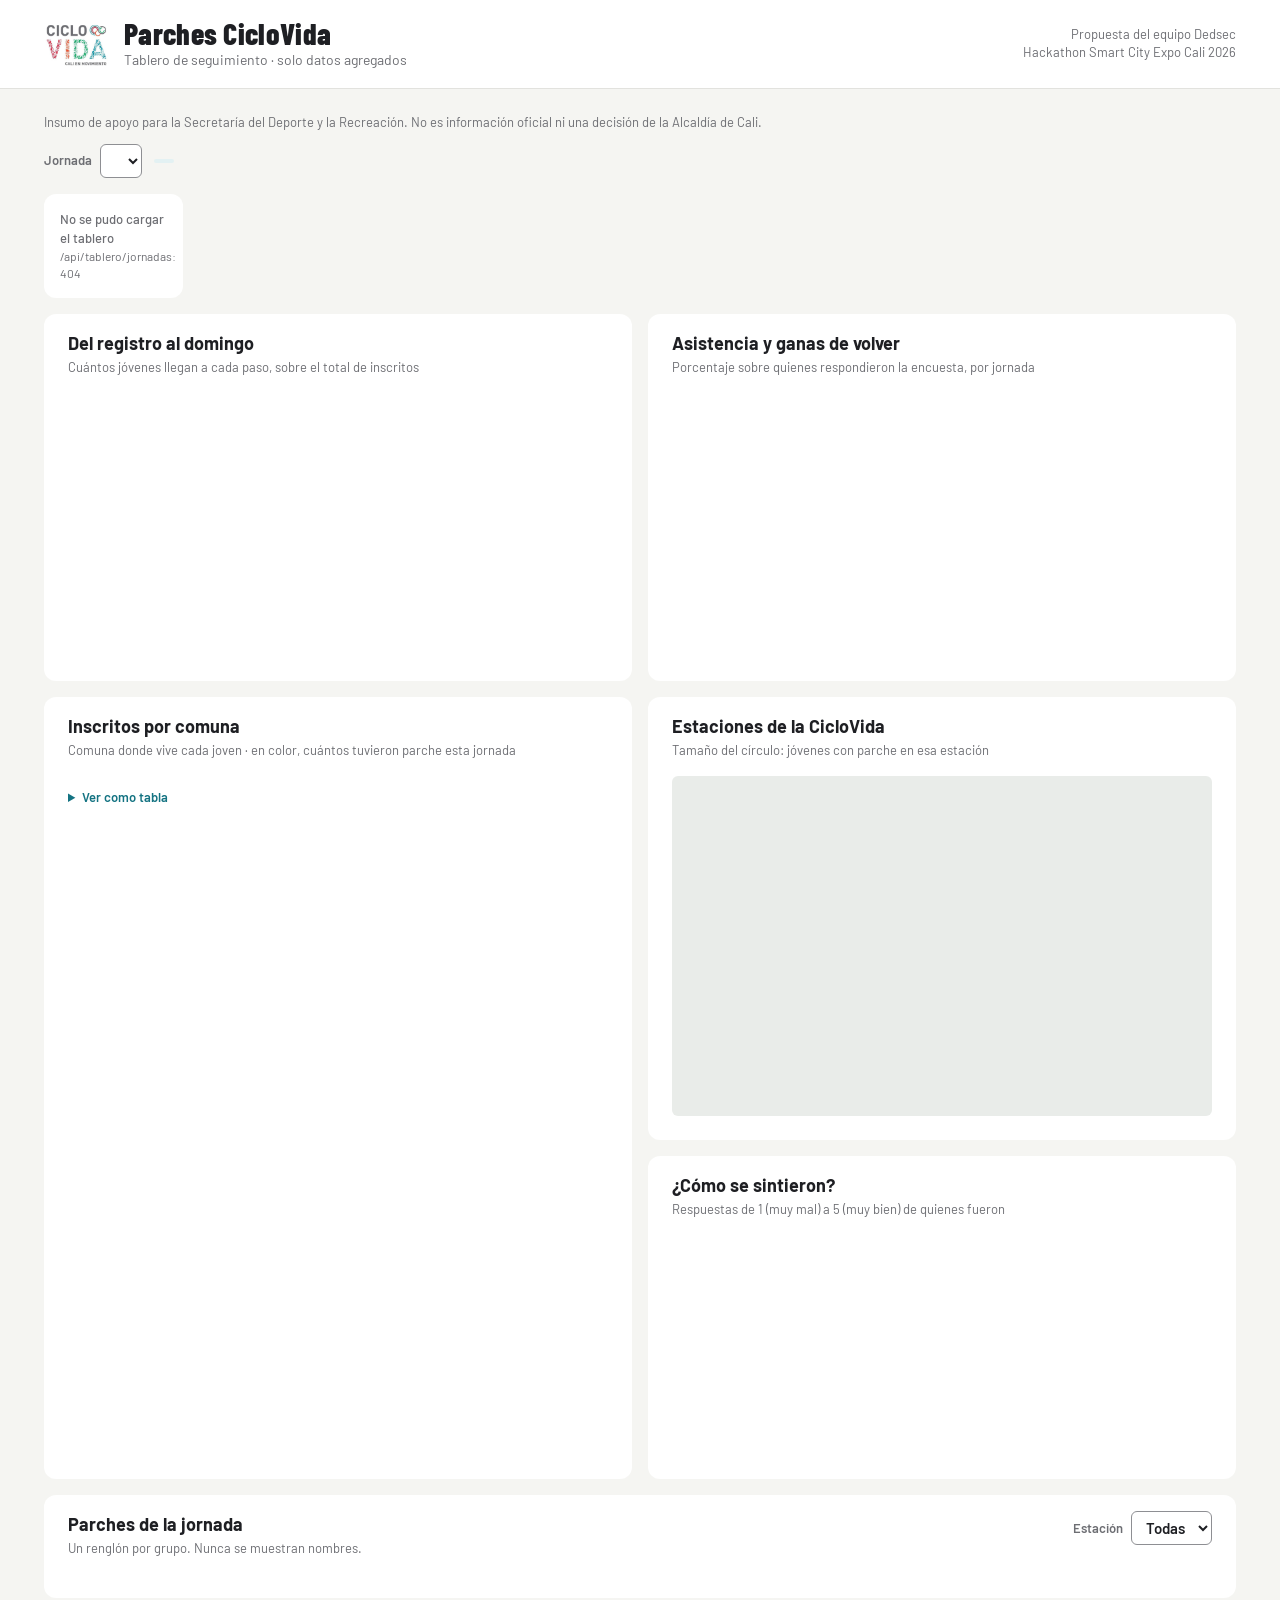
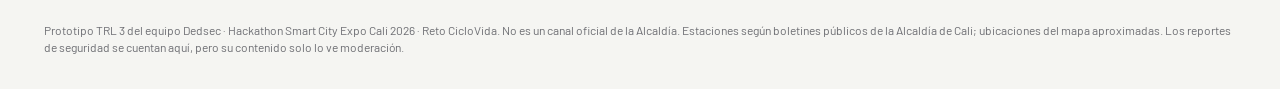
==== parches-ciclovida/backend/static/tablero/index.html @ 877c0345 "update" ====
<!doctype html>
<html lang="es">
<head>
  <meta charset="utf-8">
  <meta name="viewport" content="width=device-width, initial-scale=1">
  <title>Parches CicloVida · Tablero</title>
  <link rel="stylesheet" href="vendor/leaflet.css">
  <link rel="stylesheet" href="styles.css">
</head>
<body>
  <header class="top">
    <div class="top-in">
      <img class="logo-cv" src="img/ciclovida.png" alt="CicloVida, Cali en movimiento">
      <div class="titulo">
        <h1>Parches CicloVida</h1>
        <p>Tablero de seguimiento · solo datos agregados</p>
      </div>
      <p class="autoria">Propuesta del equipo Dedsec<br>Hackathon Smart City Expo Cali 2026</p>
    </div>
  </header>

  <main>
    <p class="insumo">Insumo de apoyo para la Secretaría del Deporte y la Recreación. No es información oficial ni una decisión de la Alcaldía de Cali.</p>
    <div id="aviso-sintetico" class="aviso" hidden>
      <strong>Datos sintéticos de demostración.</strong> Generados para probar el tablero; no son resultados de ningún piloto.
    </div>

    <div class="controles">
      <label>Jornada
        <select id="jornada"></select>
      </label>
      <span id="estado-jornada" class="chip"></span>
      <span class="spacer"></span>
      <span class="nota-privacidad" id="nota-privacidad"></span>
    </div>

    <section class="kpis" id="kpis" aria-label="Indicadores de la jornada"></section>

    <div class="grid">
      <section class="card">
        <h2>Del registro al domingo</h2>
        <p class="sub">Cuántos jóvenes llegan a cada paso, sobre el total de inscritos</p>
        <div id="embudo" class="barras"></div>
      </section>

      <section class="card">
        <h2>Asistencia y ganas de volver</h2>
        <p class="sub">Porcentaje sobre quienes respondieron la encuesta, por jornada</p>
        <div class="leyenda" id="leyenda-tendencia"></div>
        <div class="chart-box"><canvas id="tendencia" aria-label="Tendencia de asistencia y de quienes volverían" role="img"></canvas></div>
      </section>

      <section class="card card-alta">
        <h2>Inscritos por comuna</h2>
        <p class="sub">Comuna donde vive cada joven · en color, cuántos tuvieron parche esta jornada</p>
        <div id="comunas" class="barras barras-comuna"></div>
        <details class="tabla-alt">
          <summary>Ver como tabla</summary>
          <div id="tabla-comunas"></div>
        </details>
      </section>

      <section class="card">
        <h2>Estaciones de la CicloVida</h2>
        <p class="sub">Tamaño del círculo: jóvenes con parche en esa estación</p>
        <div id="mapa" class="mapa" role="img" aria-label="Mapa de estaciones con jóvenes emparejados"></div>
      </section>

      <section class="card">
        <h2>¿Cómo se sintieron?</h2>
        <p class="sub">Respuestas de 1 (muy mal) a 5 (muy bien) de quienes fueron</p>
        <div id="bienestar" class="columnas"></div>
      </section>

      <section class="card card-ancha">
        <div class="card-head">
          <div>
            <h2>Parches de la jornada</h2>
            <p class="sub">Un renglón por grupo. Nunca se muestran nombres.</p>
          </div>
          <label class="filtro">Estación
            <select id="filtro-tramo"><option value="">Todas</option></select>
          </label>
        </div>
        <div class="tabla-scroll"><table id="grupos"></table></div>
      </section>
    </div>
  </main>

  <footer class="pie">
    Prototipo TRL 3 del equipo Dedsec · Hackathon Smart City Expo Cali 2026 · Reto CicloVida. No es un canal oficial de la Alcaldía.
    Estaciones según boletines públicos de la Alcaldía de Cali; ubicaciones del mapa aproximadas.
    Los reportes de seguridad se cuentan aquí, pero su contenido solo lo ve moderación.
  </footer>

  <script src="vendor/chart.umd.min.js"></script>
  <script src="vendor/leaflet.js"></script>
  <script src="app.js"></script>
</body>
</html>
---- parches-ciclovida/backend/static/tablero/vendor/leaflet.css ----
/* required styles */

.leaflet-pane,
.leaflet-tile,
.leaflet-marker-icon,
.leaflet-marker-shadow,
.leaflet-tile-container,
.leaflet-pane > svg,
.leaflet-pane > canvas,
.leaflet-zoom-box,
.leaflet-image-layer,
.leaflet-layer {
	position: absolute;
	left: 0;
	top: 0;
	}
.leaflet-container {
	overflow: hidden;
	}
.leaflet-tile,
.leaflet-marker-icon,
.leaflet-marker-shadow {
	-webkit-user-select: none;
	   -moz-user-select: none;
	        user-select: none;
	  -webkit-user-drag: none;
	}
/* Prevents IE11 from highlighting tiles in blue */
.leaflet-tile::selection {
	background: transparent;
}
/* Safari renders non-retina tile on retina better with this, but Chrome is worse */
.leaflet-safari .leaflet-tile {
	image-rendering: -webkit-optimize-contrast;
	}
/* hack that prevents hw layers "stretching" when loading new tiles */
.leaflet-safari .leaflet-tile-container {
	width: 1600px;
	height: 1600px;
	-webkit-transform-origin: 0 0;
	}
.leaflet-marker-icon,
.leaflet-marker-shadow {
	display: block;
	}
/* .leaflet-container svg: reset svg max-width decleration shipped in Joomla! (joomla.org) 3.x */
/* .leaflet-container img: map is broken in FF if you have max-width: 100% on tiles */
.leaflet-container .leaflet-overlay-pane svg {
	max-width: none !important;
	max-height: none !important;
	}
.leaflet-container .leaflet-marker-pane img,
.leaflet-container .leaflet-shadow-pane img,
.leaflet-container .leaflet-tile-pane img,
.leaflet-container img.leaflet-image-layer,
.leaflet-container .leaflet-tile {
	max-width: none !important;
	max-height: none !important;
	width: auto;
	padding: 0;
	}

.leaflet-container img.leaflet-tile {
	/* See: https://bugs.chromium.org/p/chromium/issues/detail?id=600120 */
	mix-blend-mode: plus-lighter;
}

.leaflet-container.leaflet-touch-zoom {
	-ms-touch-action: pan-x pan-y;
	touch-action: pan-x pan-y;
	}
.leaflet-container.leaflet-touch-drag {
	-ms-touch-action: pinch-zoom;
	/* Fallback for FF which doesn't support pinch-zoom */
	touch-action: none;
	touch-action: pinch-zoom;
}
.leaflet-container.leaflet-touch-drag.leaflet-touch-zoom {
	-ms-touch-action: none;
	touch-action: none;
}
.leaflet-container {
	-webkit-tap-highlight-color: transparent;
}
.leaflet-container a {
	-webkit-tap-highlight-color: rgba(51, 181, 229, 0.4);
}
.leaflet-tile {
	filter: inherit;
	visibility: hidden;
	}
.leaflet-tile-loaded {
	visibility: inherit;
	}
.leaflet-zoom-box {
	width: 0;
	height: 0;
	-moz-box-sizing: border-box;
	     box-sizing: border-box;
	z-index: 800;
	}
/* workaround for https://bugzilla.mozilla.org/show_bug.cgi?id=888319 */
.leaflet-overlay-pane svg {
	-moz-user-select: none;
	}

.leaflet-pane         { z-index: 400; }

.leaflet-tile-pane    { z-index: 200; }
.leaflet-overlay-pane { z-index: 400; }
.leaflet-shadow-pane  { z-index: 500; }
.leaflet-marker-pane  { z-index: 600; }
.leaflet-tooltip-pane   { z-index: 650; }
.leaflet-popup-pane   { z-index: 700; }

.leaflet-map-pane canvas { z-index: 100; }
.leaflet-map-pane svg    { z-index: 200; }

.leaflet-vml-shape {
	width: 1px;
	height: 1px;
	}
.lvml {
	behavior: url(#default#VML);
	display: inline-block;
	position: absolute;
	}


/* control positioning */

.leaflet-control {
	position: relative;
	z-index: 800;
	pointer-events: visiblePainted; /* IE 9-10 doesn't have auto */
	pointer-events: auto;
	}
.leaflet-top,
.leaflet-bottom {
	position: absolute;
	z-index: 1000;
	pointer-events: none;
	}
.leaflet-top {
	top: 0;
	}
.leaflet-right {
	right: 0;
	}
.leaflet-bottom {
	bottom: 0;
	}
.leaflet-left {
	left: 0;
	}
.leaflet-control {
	float: left;
	clear: both;
	}
.leaflet-right .leaflet-control {
	float: right;
	}
.leaflet-top .leaflet-control {
	margin-top: 10px;
	}
.leaflet-bottom .leaflet-control {
	margin-bottom: 10px;
	}
.leaflet-left .leaflet-control {
	margin-left: 10px;
	}
.leaflet-right .leaflet-control {
	margin-right: 10px;
	}


/* zoom and fade animations */

.leaflet-fade-anim .leaflet-popup {
	opacity: 0;
	-webkit-transition: opacity 0.2s linear;
	   -moz-transition: opacity 0.2s linear;
	        transition: opacity 0.2s linear;
	}
.leaflet-fade-anim .leaflet-map-pane .leaflet-popup {
	opacity: 1;
	}
.leaflet-zoom-animated {
	-webkit-transform-origin: 0 0;
	    -ms-transform-origin: 0 0;
	        transform-origin: 0 0;
	}
svg.leaflet-zoom-animated {
	will-change: transform;
}

.leaflet-zoom-anim .leaflet-zoom-animated {
	-webkit-transition: -webkit-transform 0.25s cubic-bezier(0,0,0.25,1);
	   -moz-transition:    -moz-transform 0.25s cubic-bezier(0,0,0.25,1);
	        transition:         transform 0.25s cubic-bezier(0,0,0.25,1);
	}
.leaflet-zoom-anim .leaflet-tile,
.leaflet-pan-anim .leaflet-tile {
	-webkit-transition: none;
	   -moz-transition: none;
	        transition: none;
	}

.leaflet-zoom-anim .leaflet-zoom-hide {
	visibility: hidden;
	}


/* cursors */

.leaflet-interactive {
	cursor: pointer;
	}
.leaflet-grab {
	cursor: -webkit-grab;
	cursor:    -moz-grab;
	cursor:         grab;
	}
.leaflet-crosshair,
.leaflet-crosshair .leaflet-interactive {
	cursor: crosshair;
	}
.leaflet-popup-pane,
.leaflet-control {
	cursor: auto;
	}
.leaflet-dragging .leaflet-grab,
.leaflet-dragging .leaflet-grab .leaflet-interactive,
.leaflet-dragging .leaflet-marker-draggable {
	cursor: move;
	cursor: -webkit-grabbing;
	cursor:    -moz-grabbing;
	cursor:         grabbing;
	}

/* marker & overlays interactivity */
.leaflet-marker-icon,
.leaflet-marker-shadow,
.leaflet-image-layer,
.leaflet-pane > svg path,
.leaflet-tile-container {
	pointer-events: none;
	}

.leaflet-marker-icon.leaflet-interactive,
.leaflet-image-layer.leaflet-interactive,
.leaflet-pane > svg path.leaflet-interactive,
svg.leaflet-image-layer.leaflet-interactive path {
	pointer-events: visiblePainted; /* IE 9-10 doesn't have auto */
	pointer-events: auto;
	}

/* visual tweaks */

.leaflet-container {
	background: #ddd;
	outline-offset: 1px;
	}
.leaflet-container a {
	color: #0078A8;
	}
.leaflet-zoom-box {
	border: 2px dotted #38f;
	background: rgba(255,255,255,0.5);
	}


/* general typography */
.leaflet-container {
	font-family: "Helvetica Neue", Arial, Helvetica, sans-serif;
	font-size: 12px;
	font-size: 0.75rem;
	line-height: 1.5;
	}


/* general toolbar styles */

.leaflet-bar {
	box-shadow: 0 1px 5px rgba(0,0,0,0.65);
	border-radius: 4px;
	}
.leaflet-bar a {
	background-color: #fff;
	border-bottom: 1px solid #ccc;
	width: 26px;
	height: 26px;
	line-height: 26px;
	display: block;
	text-align: center;
	text-decoration: none;
	color: black;
	}
.leaflet-bar a,
.leaflet-control-layers-toggle {
	background-position: 50% 50%;
	background-repeat: no-repeat;
	display: block;
	}
.leaflet-bar a:hover,
.leaflet-bar a:focus {
	background-color: #f4f4f4;
	}
.leaflet-bar a:first-child {
	border-top-left-radius: 4px;
	border-top-right-radius: 4px;
	}
.leaflet-bar a:last-child {
	border-bottom-left-radius: 4px;
	border-bottom-right-radius: 4px;
	border-bottom: none;
	}
.leaflet-bar a.leaflet-disabled {
	cursor: default;
	background-color: #f4f4f4;
	color: #bbb;
	}

.leaflet-touch .leaflet-bar a {
	width: 30px;
	height: 30px;
	line-height: 30px;
	}
.leaflet-touch .leaflet-bar a:first-child {
	border-top-left-radius: 2px;
	border-top-right-radius: 2px;
	}
.leaflet-touch .leaflet-bar a:last-child {
	border-bottom-left-radius: 2px;
	border-bottom-right-radius: 2px;
	}

/* zoom control */

.leaflet-control-zoom-in,
.leaflet-control-zoom-out {
	font: bold 18px 'Lucida Console', Monaco, monospace;
	text-indent: 1px;
	}

.leaflet-touch .leaflet-control-zoom-in, .leaflet-touch .leaflet-control-zoom-out  {
	font-size: 22px;
	}


/* layers control */

.leaflet-control-layers {
	box-shadow: 0 1px 5px rgba(0,0,0,0.4);
	background: #fff;
	border-radius: 5px;
	}
.leaflet-control-layers-toggle {
	background-image: url(images/layers.png);
	width: 36px;
	height: 36px;
	}
.leaflet-retina .leaflet-control-layers-toggle {
	background-image: url(images/layers-2x.png);
	background-size: 26px 26px;
	}
.leaflet-touch .leaflet-control-layers-toggle {
	width: 44px;
	height: 44px;
	}
.leaflet-control-layers .leaflet-control-layers-list,
.leaflet-control-layers-expanded .leaflet-control-layers-toggle {
	display: none;
	}
.leaflet-control-layers-expanded .leaflet-control-layers-list {
	display: block;
	position: relative;
	}
.leaflet-control-layers-expanded {
	padding: 6px 10px 6px 6px;
	color: #333;
	background: #fff;
	}
.leaflet-control-layers-scrollbar {
	overflow-y: scroll;
	overflow-x: hidden;
	padding-right: 5px;
	}
.leaflet-control-layers-selector {
	margin-top: 2px;
	position: relative;
	top: 1px;
	}
.leaflet-control-layers label {
	display: block;
	font-size: 13px;
	font-size: 1.08333em;
	}
.leaflet-control-layers-separator {
	height: 0;
	border-top: 1px solid #ddd;
	margin: 5px -10px 5px -6px;
	}

/* Default icon URLs */
.leaflet-default-icon-path { /* used only in path-guessing heuristic, see L.Icon.Default */
	background-image: url(images/marker-icon.png);
	}


/* attribution and scale controls */

.leaflet-container .leaflet-control-attribution {
	background: #fff;
	background: rgba(255, 255, 255, 0.8);
	margin: 0;
	}
.leaflet-control-attribution,
.leaflet-control-scale-line {
	padding: 0 5px;
	color: #333;
	line-height: 1.4;
	}
.leaflet-control-attribution a {
	text-decoration: none;
	}
.leaflet-control-attribution a:hover,
.leaflet-control-attribution a:focus {
	text-decoration: underline;
	}
.leaflet-attribution-flag {
	display: inline !important;
	vertical-align: baseline !important;
	width: 1em;
	height: 0.6669em;
	}
.leaflet-left .leaflet-control-scale {
	margin-left: 5px;
	}
.leaflet-bottom .leaflet-control-scale {
	margin-bottom: 5px;
	}
.leaflet-control-scale-line {
	border: 2px solid #777;
	border-top: none;
	line-height: 1.1;
	padding: 2px 5px 1px;
	white-space: nowrap;
	-moz-box-sizing: border-box;
	     box-sizing: border-box;
	background: rgba(255, 255, 255, 0.8);
	text-shadow: 1px 1px #fff;
	}
.leaflet-control-scale-line:not(:first-child) {
	border-top: 2px solid #777;
	border-bottom: none;
	margin-top: -2px;
	}
.leaflet-control-scale-line:not(:first-child):not(:last-child) {
	border-bottom: 2px solid #777;
	}

.leaflet-touch .leaflet-control-attribution,
.leaflet-touch .leaflet-control-layers,
.leaflet-touch .leaflet-bar {
	box-shadow: none;
	}
.leaflet-touch .leaflet-control-layers,
.leaflet-touch .leaflet-bar {
	border: 2px solid rgba(0,0,0,0.2);
	background-clip: padding-box;
	}


/* popup */

.leaflet-popup {
	position: absolute;
	text-align: center;
	margin-bottom: 20px;
	}
.leaflet-popup-content-wrapper {
	padding: 1px;
	text-align: left;
	border-radius: 12px;
	}
.leaflet-popup-content {
	margin: 13px 24px 13px 20px;
	line-height: 1.3;
	font-size: 13px;
	font-size: 1.08333em;
	min-height: 1px;
	}
.leaflet-popup-content p {
	margin: 17px 0;
	margin: 1.3em 0;
	}
.leaflet-popup-tip-container {
	width: 40px;
	height: 20px;
	position: absolute;
	left: 50%;
	margin-top: -1px;
	margin-left: -20px;
	overflow: hidden;
	pointer-events: none;
	}
.leaflet-popup-tip {
	width: 17px;
	height: 17px;
	padding: 1px;

	margin: -10px auto 0;
	pointer-events: auto;

	-webkit-transform: rotate(45deg);
	   -moz-transform: rotate(45deg);
	    -ms-transform: rotate(45deg);
	        transform: rotate(45deg);
	}
.leaflet-popup-content-wrapper,
.leaflet-popup-tip {
	background: white;
	color: #333;
	box-shadow: 0 3px 14px rgba(0,0,0,0.4);
	}
.leaflet-container a.leaflet-popup-close-button {
	position: absolute;
	top: 0;
	right: 0;
	border: none;
	text-align: center;
	width: 24px;
	height: 24px;
	font: 16px/24px Tahoma, Verdana, sans-serif;
	color: #757575;
	text-decoration: none;
	background: transparent;
	}
.leaflet-container a.leaflet-popup-close-button:hover,
.leaflet-container a.leaflet-popup-close-button:focus {
	color: #585858;
	}
.leaflet-popup-scrolled {
	overflow: auto;
	}

.leaflet-oldie .leaflet-popup-content-wrapper {
	-ms-zoom: 1;
	}
.leaflet-oldie .leaflet-popup-tip {
	width: 24px;
	margin: 0 auto;

	-ms-filter: "progid:DXImageTransform.Microsoft.Matrix(M11=0.70710678, M12=0.70710678, M21=-0.70710678, M22=0.70710678)";
	filter: progid:DXImageTransform.Microsoft.Matrix(M11=0.70710678, M12=0.70710678, M21=-0.70710678, M22=0.70710678);
	}

.leaflet-oldie .leaflet-control-zoom,
.leaflet-oldie .leaflet-control-layers,
.leaflet-oldie .leaflet-popup-content-wrapper,
.leaflet-oldie .leaflet-popup-tip {
	border: 1px solid #999;
	}


/* div icon */

.leaflet-div-icon {
	background: #fff;
	border: 1px solid #666;
	}


/* Tooltip */
/* Base styles for the element that has a tooltip */
.leaflet-tooltip {
	position: absolute;
	padding: 6px;
	background-color: #fff;
	border: 1px solid #fff;
	border-radius: 3px;
	color: #222;
	white-space: nowrap;
	-webkit-user-select: none;
	-moz-user-select: none;
	-ms-user-select: none;
	user-select: none;
	pointer-events: none;
	box-shadow: 0 1px 3px rgba(0,0,0,0.4);
	}
.leaflet-tooltip.leaflet-interactive {
	cursor: pointer;
	pointer-events: auto;
	}
.leaflet-tooltip-top:before,
.leaflet-tooltip-bottom:before,
.leaflet-tooltip-left:before,
.leaflet-tooltip-right:before {
	position: absolute;
	pointer-events: none;
	border: 6px solid transparent;
	background: transparent;
	content: "";
	}

/* Directions */

.leaflet-tooltip-bottom {
	margin-top: 6px;
}
.leaflet-tooltip-top {
	margin-top: -6px;
}
.leaflet-tooltip-bottom:before,
.leaflet-tooltip-top:before {
	left: 50%;
	margin-left: -6px;
	}
.leaflet-tooltip-top:before {
	bottom: 0;
	margin-bottom: -12px;
	border-top-color: #fff;
	}
.leaflet-tooltip-bottom:before {
	top: 0;
	margin-top: -12px;
	margin-left: -6px;
	border-bottom-color: #fff;
	}
.leaflet-tooltip-left {
	margin-left: -6px;
}
.leaflet-tooltip-right {
	margin-left: 6px;
}
.leaflet-tooltip-left:before,
.leaflet-tooltip-right:before {
	top: 50%;
	margin-top: -6px;
	}
.leaflet-tooltip-left:before {
	right: 0;
	margin-right: -12px;
	border-left-color: #fff;
	}
.leaflet-tooltip-right:before {
	left: 0;
	margin-left: -12px;
	border-right-color: #fff;
	}

/* Printing */

@media print {
	/* Prevent printers from removing background-images of controls. */
	.leaflet-control {
		-webkit-print-color-adjust: exact;
		print-color-adjust: exact;
		}
	}
---- parches-ciclovida/backend/static/tablero/styles.css ----
@font-face { font-family: "Barlow"; src: url(fonts/Barlow-Regular.ttf); font-weight: 400; }
@font-face { font-family: "Barlow"; src: url(fonts/Barlow-Medium.ttf); font-weight: 500; }
@font-face { font-family: "Barlow"; src: url(fonts/Barlow-SemiBold.ttf); font-weight: 600; }
@font-face { font-family: "Barlow"; src: url(fonts/Barlow-Bold.ttf); font-weight: 700; }
@font-face { font-family: "Barlow Condensed"; src: url(fonts/BarlowCondensed-Bold.ttf); font-weight: 700; }
@font-face { font-family: "Barlow Condensed"; src: url(fonts/BarlowCondensed-ExtraBold.ttf); font-weight: 800; }

/* Tokens del design system Parches CicloVida */
:root {
  --surface: #f5f5f2;
  --surface-raised: #ffffff;
  --line: #e2e2de;
  --line-strong: #8e8f93;
  --ink: #1e1f23;
  --ink-muted: #6d6e73;
  --cv-rojo: #c62946;
  --cv-coral: #da5941;
  --cv-verde: #179e63;
  --cv-teal: #178799;
  --verde-ink: #11764a;
  --teal-ink: #147382;
  --teal-soft: #e3f1f3;
  --coral-soft: #fbebe8;
  --data-1: #00879f;
  --data-2: #da5941;
  --data-track: #e8eeef;
  --radius-sm: 6px;
  --radius-md: 12px;
  --radius-lg: 20px;
  --space-1: 4px; --space-2: 8px; --space-3: 12px; --space-4: 16px; --space-6: 24px; --space-8: 32px;
  --font-sans: "Barlow", system-ui, sans-serif;
  --font-display: "Barlow Condensed", "Barlow", system-ui, sans-serif;
}

* { box-sizing: border-box; }
body { margin: 0; background: var(--surface); color: var(--ink); font-family: var(--font-sans); font-size: 15px; line-height: 1.45; }
h1, h2 { margin: 0; }

.top { background: var(--surface-raised); border-bottom: 1px solid var(--line); }
.top-in { max-width: 1240px; margin: 0 auto; padding: var(--space-3) var(--space-6); display: flex; align-items: center; gap: var(--space-4); }
.logo-cv { height: 64px; width: 64px; object-fit: cover; }
.autoria { margin: 0 0 0 auto; text-align: right; font-size: 13px; color: var(--ink-muted); line-height: 1.35; }
.insumo { margin: 0 0 var(--space-3); font-size: 13px; color: var(--ink-muted); }
.titulo h1 { font-family: var(--font-display); font-weight: 800; font-size: 30px; line-height: 1; letter-spacing: .01em; }
.titulo p { margin: 2px 0 0; color: var(--ink-muted); font-size: 14px; }

main { max-width: 1240px; margin: 0 auto; padding: var(--space-6); }
.aviso { background: var(--coral-soft); color: #7a2616; border-radius: var(--radius-md); padding: var(--space-3) var(--space-4); margin-bottom: var(--space-4); }
.controles { display: flex; align-items: center; gap: var(--space-3); flex-wrap: wrap; margin-bottom: var(--space-4); }
.controles label, .filtro { font-size: 13px; font-weight: 600; color: var(--ink-muted); display: flex; align-items: center; gap: var(--space-2); }
select { font: inherit; font-size: 15px; color: var(--ink); padding: 6px 10px; border: 1px solid var(--line-strong); border-radius: var(--radius-sm); background: var(--surface-raised); }
select:focus-visible { outline: 2px solid var(--teal-ink); outline-offset: 2px; }
.chip { font-size: 13px; font-weight: 600; padding: 2px 10px; border-radius: 999px; background: var(--teal-soft); color: var(--teal-ink); }
.spacer { flex: 1; }
.nota-privacidad { font-size: 13px; color: var(--ink-muted); }

.kpis { display: grid; grid-template-columns: repeat(8, minmax(0, 1fr)); gap: var(--space-3); margin-bottom: var(--space-4); }
.kpi { background: var(--surface-raised); border-radius: var(--radius-md); padding: var(--space-4); }
.kpi .lbl { font-size: 13px; color: var(--ink-muted); font-weight: 500; }
.kpi .val { font-size: 32px; font-weight: 600; line-height: 1.15; margin-top: 2px; white-space: nowrap; }
.kpi .det { font-size: 12px; color: var(--ink-muted); }
.kpi.hero { grid-column: span 2; }
.kpi.hero .val { font-size: 52px; }

.grid { display: grid; grid-template-columns: repeat(2, minmax(0, 1fr)); gap: var(--space-4); }
.card { background: var(--surface-raised); border-radius: var(--radius-md); padding: var(--space-4) var(--space-6) var(--space-6); min-width: 0; }
.card-ancha { grid-column: 1 / -1; }
.card-alta { grid-row: span 2; }
.card-alta .barras-comuna { max-height: 560px; }
.card h2 { font-size: 18px; font-weight: 700; }
.card .sub { margin: 2px 0 var(--space-4); color: var(--ink-muted); font-size: 13px; }
.card-head { display: flex; justify-content: space-between; align-items: flex-start; gap: var(--space-4); flex-wrap: wrap; }

/* barras horizontales en HTML: etiqueta · pista · valor */
.barras { display: grid; gap: 6px; }
.fila { display: grid; grid-template-columns: 96px 1fr 64px; align-items: center; gap: var(--space-2); font-size: 13px; }
.fila .nom { color: var(--ink); white-space: nowrap; overflow: hidden; text-overflow: ellipsis; }
.pista { position: relative; height: 16px; }
.pista .fill { position: absolute; left: 0; top: 0; bottom: 0; background: var(--data-1); border-radius: 0 4px 4px 0; max-width: 100%; }
.pista .fill.base { background: var(--data-track); }
.fila .num { font-variant-numeric: tabular-nums; color: var(--ink); text-align: right; }
.fila .num small { color: var(--ink-muted); }
.fila.suprimida .num { color: var(--ink-muted); }
.fila:hover .fill:not(.base) { filter: brightness(.9); }
.barras-comuna { max-height: 420px; overflow-y: auto; padding-right: 4px; }

.leyenda { display: flex; gap: var(--space-4); font-size: 13px; color: var(--ink); margin: -4px 0 var(--space-2); }
.leyenda i { display: inline-block; width: 14px; height: 3px; border-radius: 2px; vertical-align: middle; margin-right: 6px; }
.chart-box { position: relative; height: 260px; }

.mapa { height: 340px; border-radius: var(--radius-sm); background: #e9ece9; }
.leaflet-container { font-family: var(--font-sans); }

.columnas { display: grid; grid-template-columns: repeat(5, 1fr); gap: var(--space-3); align-items: end; height: 220px; }
.col { display: flex; flex-direction: column; align-items: center; justify-content: flex-end; height: 100%; gap: 4px; }
.col .barra { width: 24px; background: var(--data-1); border-radius: 4px 4px 0 0; min-height: 2px; }
.col .v { font-size: 13px; font-variant-numeric: tabular-nums; }
.col .e { font-size: 13px; color: var(--ink-muted); text-align: center; line-height: 1.2; }
.col .e b { display: block; color: var(--ink); font-size: 15px; }

.tabla-scroll { overflow: auto; max-height: 520px; }
.tabla-scroll thead th { position: sticky; top: 0; background: var(--surface-raised); z-index: 1; }
table { width: 100%; border-collapse: collapse; font-size: 14px; }
th { text-align: left; font-weight: 600; font-size: 12px; color: var(--ink-muted); padding: 6px 8px; border-bottom: 1px solid var(--line); white-space: nowrap; }
td { padding: 7px 8px; border-bottom: 1px solid var(--line); white-space: nowrap; }
td.n, th.n { text-align: right; font-variant-numeric: tabular-nums; }
tbody tr:hover { background: var(--surface); }
.tag { font-size: 12px; padding: 1px 8px; border-radius: 999px; background: var(--surface); color: var(--ink-muted); }
.tag.armado { background: var(--teal-soft); color: var(--teal-ink); }
.guion { color: var(--ink-muted); }

.tabla-alt { margin-top: var(--space-3); font-size: 13px; }
.tabla-alt summary { cursor: pointer; color: var(--teal-ink); font-weight: 600; }

.pie { max-width: 1240px; margin: 0 auto; padding: 0 var(--space-6) var(--space-8); font-size: 12px; color: var(--ink-muted); }

@media (max-width: 1100px) {
  .kpis { grid-template-columns: repeat(4, minmax(0, 1fr)); }
}
@media (max-width: 860px) {
  .kpis { grid-template-columns: repeat(2, minmax(0, 1fr)); }
  .grid { grid-template-columns: 1fr; }
  .card-alta { grid-row: auto; }
  .kpi.hero { grid-column: 1 / -1; }
  .top-in { padding: var(--space-3) var(--space-4); }
  main { padding: var(--space-4); }
  .autoria { display: none; }
  .titulo h1 { font-size: 24px; }
  .titulo p { display: none; }
}
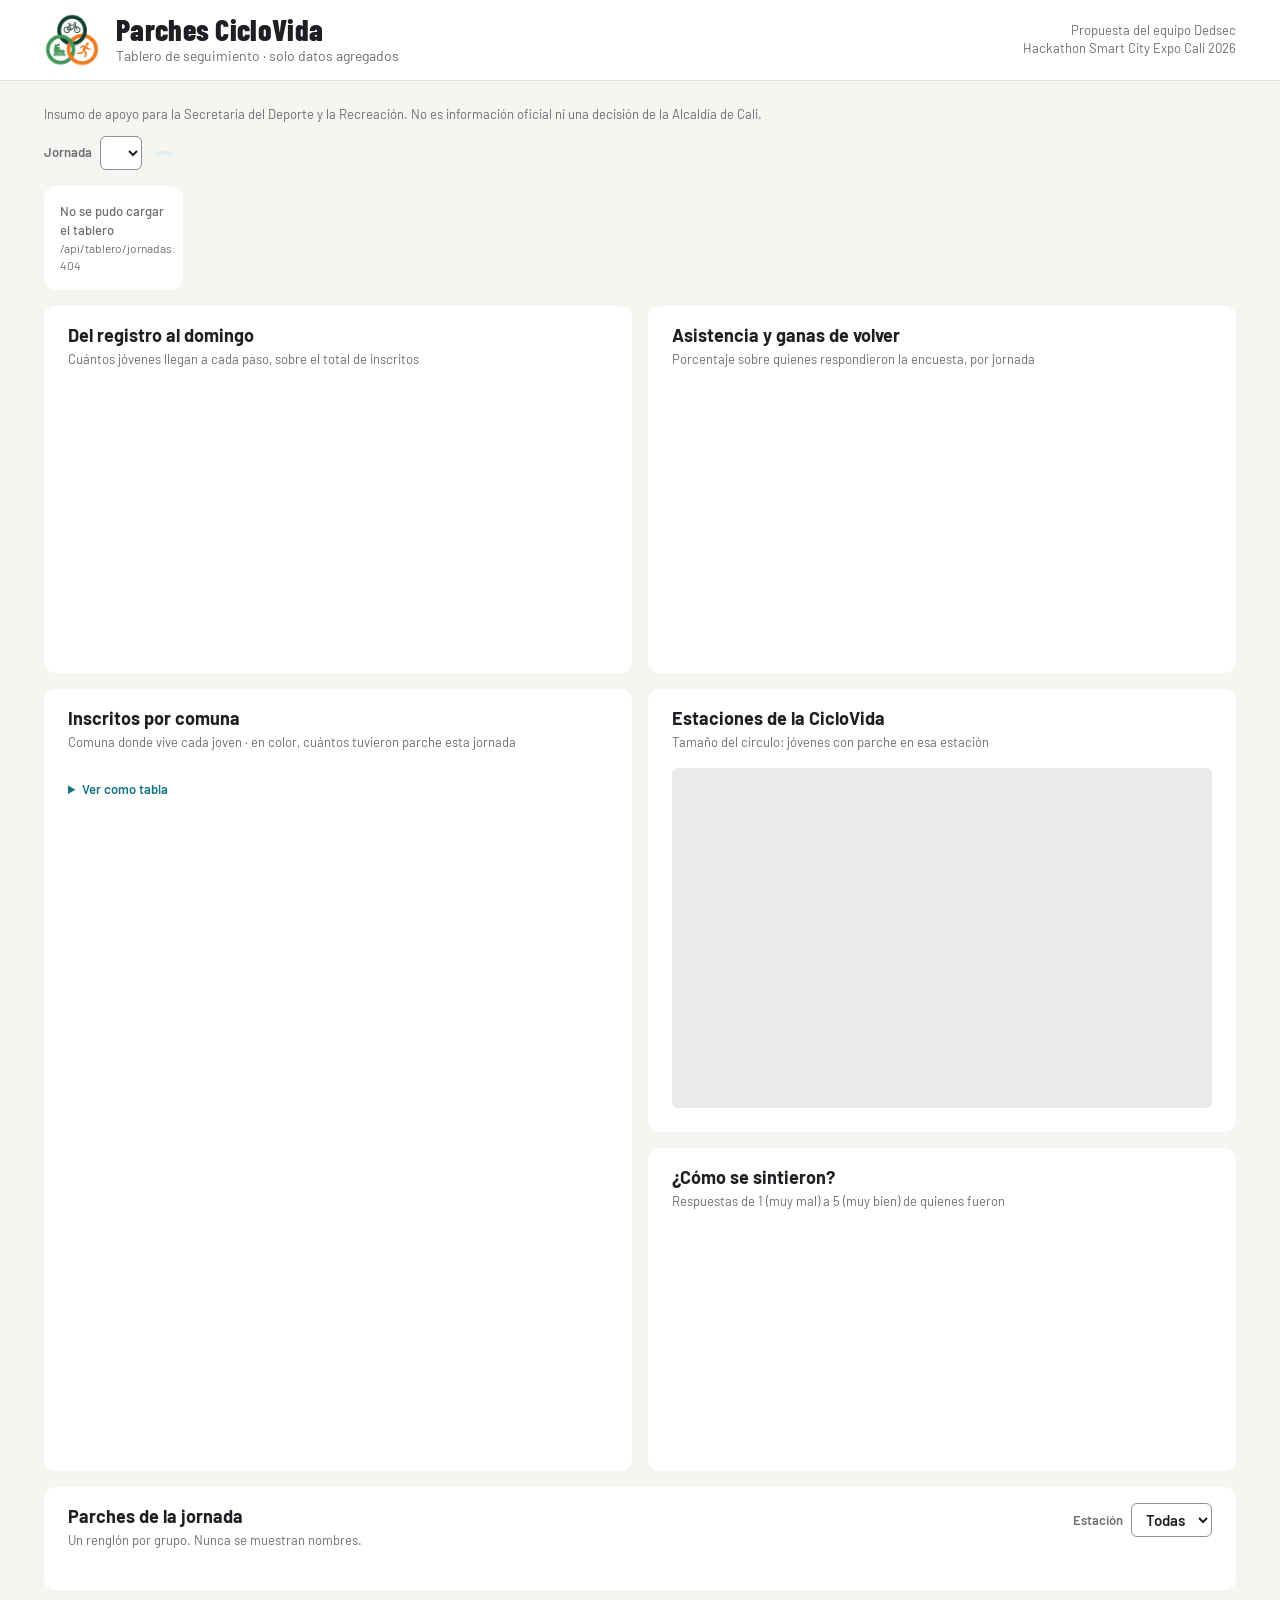
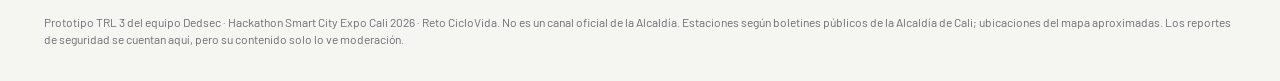
==== commit 76e29706: "logo" ====
--- a/parches-ciclovida/backend/static/tablero/index.html
+++ b/parches-ciclovida/backend/static/tablero/index.html
@@ -4,13 +4,14 @@
   <meta charset="utf-8">
   <meta name="viewport" content="width=device-width, initial-scale=1">
   <title>Parches CicloVida · Tablero</title>
+  <link rel="icon" type="image/png" href="img/parche-icono.png">
   <link rel="stylesheet" href="vendor/leaflet.css">
   <link rel="stylesheet" href="styles.css">
 </head>
 <body>
   <header class="top">
     <div class="top-in">
-      <img class="logo-cv" src="img/ciclovida.png" alt="CicloVida, Cali en movimiento">
+      <img class="logo-cv" src="img/parche-icono.png" alt="">
       <div class="titulo">
         <h1>Parches CicloVida</h1>
         <p>Tablero de seguimiento · solo datos agregados</p>
--- a/parches-ciclovida/backend/static/tablero/styles.css
+++ b/parches-ciclovida/backend/static/tablero/styles.css
@@ -38,7 +38,7 @@
 
 .top { background: var(--surface-raised); border-bottom: 1px solid var(--line); }
 .top-in { max-width: 1240px; margin: 0 auto; padding: var(--space-3) var(--space-6); display: flex; align-items: center; gap: var(--space-4); }
-.logo-cv { height: 64px; width: 64px; object-fit: cover; }
+.logo-cv { height: 56px; width: 56px; object-fit: contain; flex-shrink: 0; }
 .autoria { margin: 0 0 0 auto; text-align: right; font-size: 13px; color: var(--ink-muted); line-height: 1.35; }
 .insumo { margin: 0 0 var(--space-3); font-size: 13px; color: var(--ink-muted); }
 .titulo h1 { font-family: var(--font-display); font-weight: 800; font-size: 30px; line-height: 1; letter-spacing: .01em; }
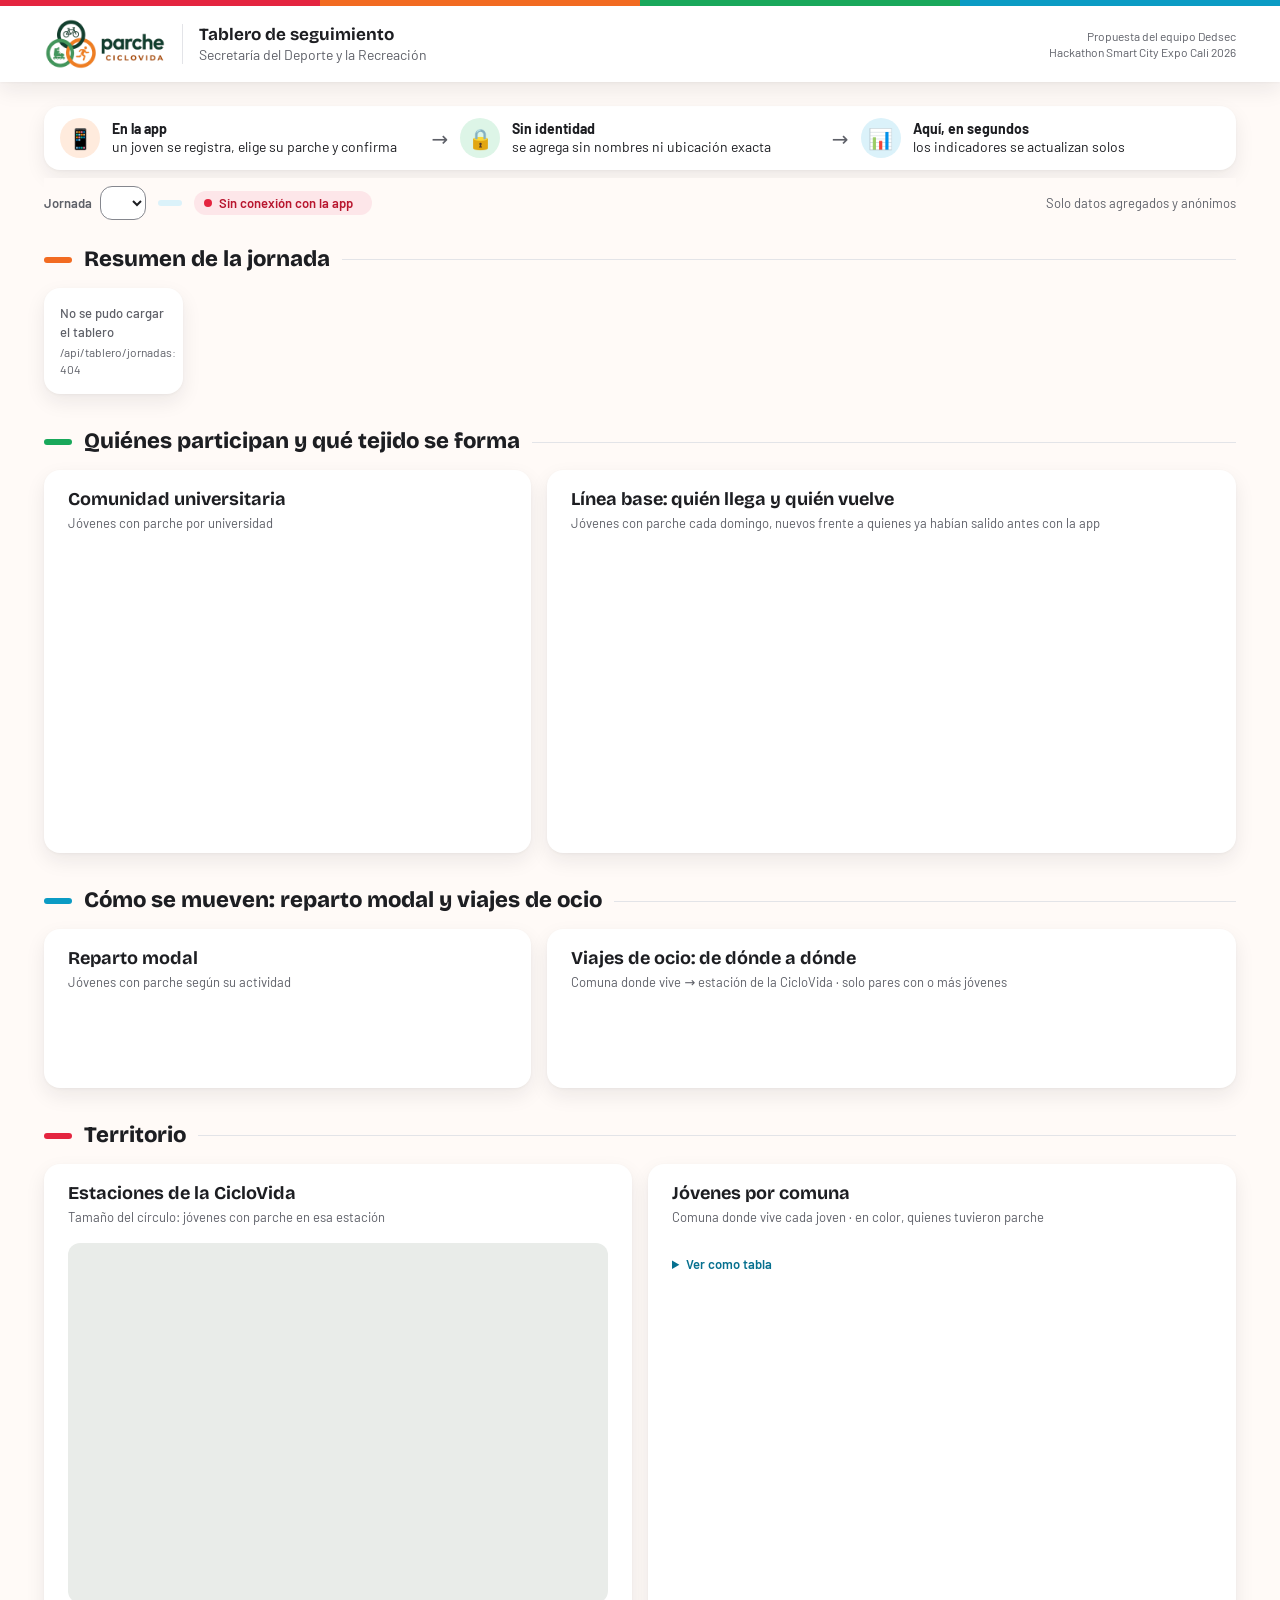
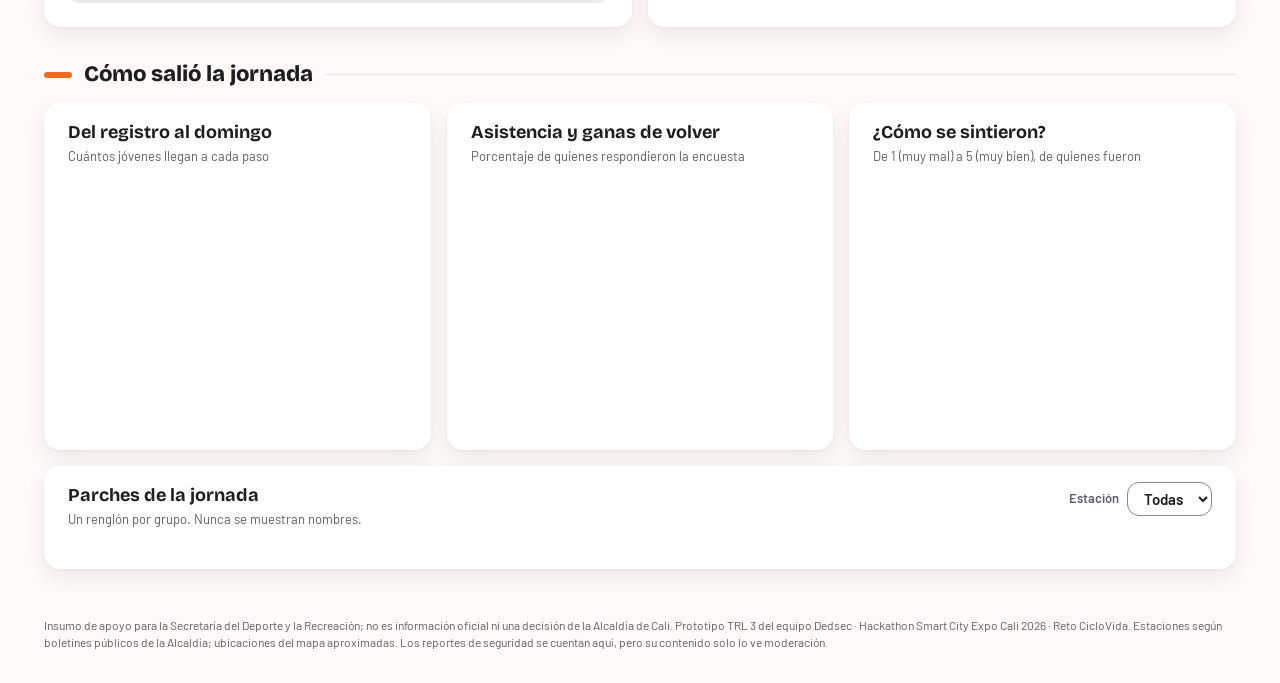
==== commit 0863d761: "mejoras" ====
--- a/parches-ciclovida/backend/static/tablero/index.html
+++ b/parches-ciclovida/backend/static/tablero/index.html
@@ -5,25 +5,39 @@
   <meta name="viewport" content="width=device-width, initial-scale=1">
   <title>Parches CicloVida · Tablero</title>
   <link rel="icon" type="image/png" href="img/parche-icono.png">
+  <meta name="theme-color" content="#ffffff">
   <link rel="stylesheet" href="vendor/leaflet.css">
   <link rel="stylesheet" href="styles.css">
 </head>
 <body>
   <header class="top">
+    <div class="franja-marca" aria-hidden="true"><i></i><i></i><i></i><i></i></div>
     <div class="top-in">
-      <img class="logo-cv" src="img/parche-icono.png" alt="">
-      <div class="titulo">
-        <h1>Parches CicloVida</h1>
-        <p>Tablero de seguimiento · solo datos agregados</p>
+      <img class="logo-cv" src="img/parche-logo.png" alt="Parches CicloVida">
+      <div class="rotulo-top">
+        <b>Tablero de seguimiento</b>
+        Secretaría del Deporte y la Recreación
       </div>
-      <p class="autoria">Propuesta del equipo Dedsec<br>Hackathon Smart City Expo Cali 2026</p>
+      <div class="top-acciones">
+        <p class="autoria">Propuesta del equipo Dedsec<br>Hackathon Smart City Expo Cali 2026</p>
+        <a class="btn-app" id="abrir-app" href="#" target="_blank" rel="noopener" hidden>📱 Abrir la app</a>
+      </div>
     </div>
   </header>
 
   <main>
-    <p class="insumo">Insumo de apoyo para la Secretaría del Deporte y la Recreación. No es información oficial ni una decisión de la Alcaldía de Cali.</p>
+    <section class="contexto" id="contexto" hidden aria-label="El problema y el valor público"></section>
+
     <div id="aviso-sintetico" class="aviso" hidden>
-      <strong>Datos sintéticos de demostración.</strong> Generados para probar el tablero; no son resultados de ningún piloto.
+      <b>Datos sintéticos de demostración.</b> Se generaron para probar el tablero y mostrar cómo se vería con un piloto; no son resultados reales.
+    </div>
+
+    <div class="flujo" aria-label="Cómo llegan los datos de la app al tablero">
+      <div class="paso"><i>📱</i><span><b>En la app</b>un joven se registra, elige su parche y confirma</span></div>
+      <span class="flecha" aria-hidden="true">→</span>
+      <div class="paso"><i>🔒</i><span><b>Sin identidad</b>se agrega sin nombres ni ubicación exacta</span></div>
+      <span class="flecha" aria-hidden="true">→</span>
+      <div class="paso"><i>📊</i><span><b>Aquí, en segundos</b>los indicadores se actualizan solos</span></div>
     </div>
 
     <div class="controles">
@@ -31,52 +45,96 @@
         <select id="jornada"></select>
       </label>
       <span id="estado-jornada" class="chip"></span>
+      <span class="vivo" id="vivo" title="El tablero consulta los datos de la app cada pocos segundos"><i></i>En vivo <small id="vivo-hora"></small></span>
       <span class="spacer"></span>
-      <span class="nota-privacidad" id="nota-privacidad"></span>
+      <span class="solo-agregados">Solo datos agregados y anónimos</span>
     </div>
 
+    <h2 class="seccion s1">Resumen de la jornada</h2>
     <section class="kpis" id="kpis" aria-label="Indicadores de la jornada"></section>
 
+    <section class="lecturas" id="card-lecturas" hidden>
+      <h2>Qué le dice esto a la Secretaría</h2>
+      <ol id="lecturas"></ol>
+    </section>
+
+    <h2 class="seccion s2">Quiénes participan y qué tejido se forma</h2>
     <div class="grid">
-      <section class="card">
-        <h2>Del registro al domingo</h2>
-        <p class="sub">Cuántos jóvenes llegan a cada paso, sobre el total de inscritos</p>
-        <div id="embudo" class="barras"></div>
+      <section class="card c5">
+        <h3>Comunidad universitaria</h3>
+        <p class="sub">Jóvenes con parche por universidad</p>
+        <div id="unis" class="barras"></div>
+        <div class="mini" id="tejido"></div>
       </section>
 
-      <section class="card">
-        <h2>Asistencia y ganas de volver</h2>
-        <p class="sub">Porcentaje sobre quienes respondieron la encuesta, por jornada</p>
-        <div class="leyenda" id="leyenda-tendencia"></div>
-        <div class="chart-box"><canvas id="tendencia" aria-label="Tendencia de asistencia y de quienes volverían" role="img"></canvas></div>
+      <section class="card c7">
+        <h3>Línea base: quién llega y quién vuelve</h3>
+        <p class="sub">Jóvenes con parche cada domingo, nuevos frente a quienes ya habían salido antes con la app</p>
+        <div class="chart-box"><canvas id="base" role="img" aria-label="Jóvenes con parche por domingo: nuevos y recurrentes"></canvas></div>
+      </section>
+    </div>
+
+    <h2 class="seccion s3">Cómo se mueven: reparto modal y viajes de ocio</h2>
+    <div class="grid">
+      <section class="card c5">
+        <h3>Reparto modal</h3>
+        <p class="sub">Jóvenes con parche según su actividad</p>
+        <div id="familia" class="familia"></div>
+        <div id="modal" class="barras barras-grandes"></div>
       </section>
 
-      <section class="card card-alta">
-        <h2>Inscritos por comuna</h2>
-        <p class="sub">Comuna donde vive cada joven · en color, cuántos tuvieron parche esta jornada</p>
+      <section class="card c7">
+        <h3>Viajes de ocio: de dónde a dónde</h3>
+        <p class="sub">Comuna donde vive → estación de la CicloVida · solo pares con <span class="kmin"></span> o más jóvenes</p>
+        <div id="od" class="barras barras-od"></div>
+        <p class="sub nota" id="od-ocultos"></p>
+      </section>
+    </div>
+
+    <h2 class="seccion s4">Territorio</h2>
+    <div class="grid">
+      <section class="card c6 card-mapa">
+        <h3>Estaciones de la CicloVida</h3>
+        <p class="sub">Tamaño del círculo: jóvenes con parche en esa estación</p>
+        <div id="mapa" class="mapa" role="img" aria-label="Mapa de estaciones con jóvenes emparejados"></div>
+      </section>
+
+      <section class="card c6">
+        <h3>Jóvenes por comuna</h3>
+        <p class="sub">Comuna donde vive cada joven · en color, quienes tuvieron parche</p>
         <div id="comunas" class="barras barras-comuna"></div>
         <details class="tabla-alt">
           <summary>Ver como tabla</summary>
           <div id="tabla-comunas"></div>
         </details>
       </section>
+    </div>
 
-      <section class="card">
-        <h2>Estaciones de la CicloVida</h2>
-        <p class="sub">Tamaño del círculo: jóvenes con parche en esa estación</p>
-        <div id="mapa" class="mapa" role="img" aria-label="Mapa de estaciones con jóvenes emparejados"></div>
+    <h2 class="seccion s5">Cómo salió la jornada</h2>
+    <div class="grid">
+      <section class="card c4">
+        <h3>Del registro al domingo</h3>
+        <p class="sub">Cuántos jóvenes llegan a cada paso</p>
+        <div id="embudo" class="barras"></div>
       </section>
 
-      <section class="card">
-        <h2>¿Cómo se sintieron?</h2>
-        <p class="sub">Respuestas de 1 (muy mal) a 5 (muy bien) de quienes fueron</p>
+      <section class="card c4">
+        <h3>Asistencia y ganas de volver</h3>
+        <p class="sub">Porcentaje de quienes respondieron la encuesta</p>
+        <div class="leyenda" id="leyenda-tendencia"></div>
+        <div class="chart-box chico"><canvas id="tendencia" aria-label="Tendencia de asistencia y de quienes volverían" role="img"></canvas></div>
+      </section>
+
+      <section class="card c4">
+        <h3>¿Cómo se sintieron?</h3>
+        <p class="sub">De 1 (muy mal) a 5 (muy bien), de quienes fueron</p>
         <div id="bienestar" class="columnas"></div>
       </section>
 
-      <section class="card card-ancha">
+      <section class="card c12">
         <div class="card-head">
           <div>
-            <h2>Parches de la jornada</h2>
+            <h3>Parches de la jornada</h3>
             <p class="sub">Un renglón por grupo. Nunca se muestran nombres.</p>
           </div>
           <label class="filtro">Estación
@@ -89,13 +147,17 @@
   </main>
 
   <footer class="pie">
-    Prototipo TRL 3 del equipo Dedsec · Hackathon Smart City Expo Cali 2026 · Reto CicloVida. No es un canal oficial de la Alcaldía.
-    Estaciones según boletines públicos de la Alcaldía de Cali; ubicaciones del mapa aproximadas.
-    Los reportes de seguridad se cuentan aquí, pero su contenido solo lo ve moderación.
+    <p id="nota-privacidad"></p>
+    <p>Insumo de apoyo para la Secretaría del Deporte y la Recreación; no es información oficial ni una decisión de la Alcaldía de Cali.
+    Prototipo TRL 3 del equipo Dedsec · Hackathon Smart City Expo Cali 2026 · Reto CicloVida.
+    Estaciones según boletines públicos de la Alcaldía; ubicaciones del mapa aproximadas.
+    Los reportes de seguridad se cuentan aquí, pero su contenido solo lo ve moderación.</p>
   </footer>
 
   <script src="vendor/chart.umd.min.js"></script>
   <script src="vendor/leaflet.js"></script>
+  <script src="config.js"></script>
+  <script src="contexto.js"></script>
   <script src="app.js"></script>
 </body>
 </html>
--- a/parches-ciclovida/backend/static/tablero/styles.css
+++ b/parches-ciclovida/backend/static/tablero/styles.css
@@ -2,78 +2,148 @@
 @font-face { font-family: "Barlow"; src: url(fonts/Barlow-Medium.ttf); font-weight: 500; }
 @font-face { font-family: "Barlow"; src: url(fonts/Barlow-SemiBold.ttf); font-weight: 600; }
 @font-face { font-family: "Barlow"; src: url(fonts/Barlow-Bold.ttf); font-weight: 700; }
-@font-face { font-family: "Barlow Condensed"; src: url(fonts/BarlowCondensed-Bold.ttf); font-weight: 700; }
-@font-face { font-family: "Barlow Condensed"; src: url(fonts/BarlowCondensed-ExtraBold.ttf); font-weight: 800; }
-
-/* Tokens del design system Parches CicloVida */
+@font-face { font-family: "Bricolage"; src: url(fonts/BricolageGrotesque-Bold.ttf); font-weight: 700; }
+@font-face { font-family: "Bricolage"; src: url(fonts/BricolageGrotesque-ExtraBold.ttf); font-weight: 800; }
+
+/* Mismos tokens que la app (app/lib/theme.dart, clase Cv): los cuatro colores de las letras V, I, D, A
+   del logo, cada uno en `marca` (decorar y marcas de gráficos), `Ink` (texto), `Soft` (chips) y `brisa`
+   (bloques grandes). La interfaz es siempre clara. Títulos y cifras grandes en Bricolage, cuerpo en Barlow. */
 :root {
-  --surface: #f5f5f2;
+  --surface: #fffaf7;
   --surface-raised: #ffffff;
-  --line: #e2e2de;
-  --line-strong: #8e8f93;
-  --ink: #1e1f23;
-  --ink-muted: #6d6e73;
-  --cv-rojo: #c62946;
-  --cv-coral: #da5941;
-  --cv-verde: #179e63;
-  --cv-teal: #178799;
-  --verde-ink: #11764a;
-  --teal-ink: #147382;
-  --teal-soft: #e3f1f3;
-  --coral-soft: #fbebe8;
-  --data-1: #00879f;
-  --data-2: #da5941;
-  --data-track: #e8eeef;
-  --radius-sm: 6px;
-  --radius-md: 12px;
-  --radius-lg: 20px;
+  --line: #e3e4e8;
+  --line-strong: #85878e;
+  --ink: #1d1e22;
+  --ink-muted: #5e6068;
+
+  --rojo: #e4253f;   --rojo-ink: #b8162e;   --rojo-soft: #fde6e9;   --brisa-rojo: #fef4f5;
+  --coral: #f26b21;  --coral-ink: #b0460b;  --coral-soft: #ffebdd;  --brisa-coral: #fef5ef;
+  --verde: #19a85b;  --verde-ink: #0b7a3f;  --verde-soft: #ddf5e7;  --brisa-verde: #f1faf5;
+  --teal: #0b9bc4;   --teal-ink: #06708f;   --teal-soft: #dbf2fa;   --brisa-teal: #f0f9fb;
+
+  /* marcas de los gráficos: validadas (CVD, contraste 3:1 sobre blanco) */
+  --data-1: #0b9bc4;
+  --data-1-suave: #9adbef;
+  --data-2: #e4601a;
+  --data-track: #e9eef0;
+
+  --radio-sm: 12px; --radio-md: 16px; --radio-lg: 24px;
+  --sombra: 0 8px 20px rgba(29, 30, 34, .08), 0 1px 3px rgba(29, 30, 34, .04);
   --space-1: 4px; --space-2: 8px; --space-3: 12px; --space-4: 16px; --space-6: 24px; --space-8: 32px;
   --font-sans: "Barlow", system-ui, sans-serif;
-  --font-display: "Barlow Condensed", "Barlow", system-ui, sans-serif;
+  --font-display: "Bricolage", "Barlow", system-ui, sans-serif;
 }
 
 * { box-sizing: border-box; }
 body { margin: 0; background: var(--surface); color: var(--ink); font-family: var(--font-sans); font-size: 15px; line-height: 1.45; }
-h1, h2 { margin: 0; }
-
-.top { background: var(--surface-raised); border-bottom: 1px solid var(--line); }
+h1, h2, h3, p { margin: 0; }
+
+/* ---------- cabecera: la cinta de cuatro colores y el logo de la app ---------- */
+.top { background: var(--surface-raised); box-shadow: var(--sombra); position: relative; z-index: 600; }
+.franja-marca { display: flex; height: 6px; }
+.franja-marca i { flex: 1; }
+.franja-marca i:nth-child(1) { background: var(--rojo); }
+.franja-marca i:nth-child(2) { background: var(--coral); }
+.franja-marca i:nth-child(3) { background: var(--verde); }
+.franja-marca i:nth-child(4) { background: var(--teal); }
 .top-in { max-width: 1240px; margin: 0 auto; padding: var(--space-3) var(--space-6); display: flex; align-items: center; gap: var(--space-4); }
-.logo-cv { height: 56px; width: 56px; object-fit: contain; flex-shrink: 0; }
-.autoria { margin: 0 0 0 auto; text-align: right; font-size: 13px; color: var(--ink-muted); line-height: 1.35; }
-.insumo { margin: 0 0 var(--space-3); font-size: 13px; color: var(--ink-muted); }
-.titulo h1 { font-family: var(--font-display); font-weight: 800; font-size: 30px; line-height: 1; letter-spacing: .01em; }
-.titulo p { margin: 2px 0 0; color: var(--ink-muted); font-size: 14px; }
-
-main { max-width: 1240px; margin: 0 auto; padding: var(--space-6); }
-.aviso { background: var(--coral-soft); color: #7a2616; border-radius: var(--radius-md); padding: var(--space-3) var(--space-4); margin-bottom: var(--space-4); }
-.controles { display: flex; align-items: center; gap: var(--space-3); flex-wrap: wrap; margin-bottom: var(--space-4); }
+.logo-cv { height: 52px; width: auto; flex-shrink: 0; }
+.rotulo-top { padding-left: var(--space-4); border-left: 1px solid var(--line); color: var(--ink-muted); font-size: 14px; line-height: 1.3; }
+.rotulo-top b { display: block; color: var(--ink); font-family: var(--font-display); font-weight: 700; font-size: 17px; }
+.top-acciones { margin-left: auto; display: flex; align-items: center; gap: var(--space-3); }
+.autoria { text-align: right; font-size: 12px; color: var(--ink-muted); line-height: 1.35; }
+.btn-app { display: inline-flex; align-items: center; gap: 6px; background: linear-gradient(90deg, var(--rojo-ink), var(--coral-ink)); color: #fff; text-decoration: none; font-weight: 600; font-size: 14px; padding: 8px 16px; border-radius: 999px; white-space: nowrap; }
+.btn-app[hidden] { display: none; }
+.btn-app:hover { filter: brightness(1.08); }
+.btn-app:focus-visible { outline: 2px solid var(--teal-ink); outline-offset: 2px; }
+
+main { max-width: 1240px; margin: 0 auto; padding: var(--space-6); overflow-x: clip; }
+
+/* ---------- el problema y el valor (claro, como la bienvenida de la app) ---------- */
+.contexto { position: relative; overflow: hidden; background: var(--brisa-teal); border: 1px solid var(--teal-soft); border-radius: var(--radio-lg); padding: var(--space-6) var(--space-8); margin-bottom: var(--space-4); }
+.contexto::after { content: ""; position: absolute; right: -60px; top: -40px; width: 260px; height: 260px; border-radius: 50%; border: 22px solid; border-color: var(--rojo) var(--coral) var(--verde) var(--teal); opacity: .16; transform: rotate(35deg); pointer-events: none; }
+.contexto .una-linea { position: relative; font-family: var(--font-display); font-weight: 800; font-size: 30px; line-height: 1.15; max-width: 900px; }
+.contexto .trio { position: relative; display: grid; grid-template-columns: 1fr 1fr; gap: var(--space-6); margin-top: var(--space-4); }
+.contexto .trio h2 { font-size: 12px; font-weight: 700; letter-spacing: .08em; text-transform: uppercase; color: var(--teal-ink); margin-bottom: var(--space-1); display: flex; align-items: center; gap: var(--space-2); }
+.contexto .trio h2::before { content: ""; width: 18px; height: 4px; border-radius: 2px; background: var(--teal); }
+.contexto .trio p { font-size: 15px; line-height: 1.5; }
+.contexto ul { margin: 0; padding-left: 18px; display: grid; gap: 3px; }
+.cifras { position: relative; display: flex; gap: var(--space-3); flex-wrap: wrap; margin-top: var(--space-4); }
+.cifra { background: var(--surface-raised); border-radius: var(--radio-md); padding: var(--space-3) var(--space-4); display: grid; gap: 2px; min-width: 190px; max-width: 280px; box-shadow: var(--sombra); }
+.cifra b { font-family: var(--font-display); font-weight: 800; font-size: 38px; line-height: 1; color: var(--teal-ink); }
+.cifra span { font-size: 14px; }
+.cifra small { color: var(--ink-muted); font-size: 12px; }
+
+.aviso { background: var(--coral-soft); color: #7a2e08; border-radius: var(--radio-md); padding: var(--space-2) var(--space-4); margin-bottom: var(--space-4); font-size: 14px; }
+
+/* ---------- de la app al tablero ---------- */
+.flujo { display: grid; grid-template-columns: 1fr auto 1fr auto 1fr; align-items: center; gap: var(--space-3); background: var(--surface-raised); border-radius: var(--radio-md); box-shadow: var(--sombra); padding: var(--space-3) var(--space-4); margin-bottom: var(--space-2); }
+.flujo .paso { display: flex; align-items: center; gap: var(--space-3); font-size: 14px; line-height: 1.3; }
+.flujo .paso i { flex: none; width: 40px; height: 40px; border-radius: 50%; display: grid; place-items: center; font-style: normal; font-size: 20px; }
+.flujo .paso:nth-child(1) i { background: var(--coral-soft); }
+.flujo .paso:nth-child(3) i { background: var(--verde-soft); }
+.flujo .paso:nth-child(5) i { background: var(--teal-soft); }
+.flujo .paso b { display: block; }
+.flujo .flecha { color: var(--ink-muted); font-size: 20px; }
+
+/* ---------- controles ---------- */
+.controles { position: sticky; top: 0; z-index: 500; display: flex; align-items: center; gap: var(--space-3); flex-wrap: wrap; padding: var(--space-2) 0; margin-bottom: var(--space-2); background: var(--surface); }
 .controles label, .filtro { font-size: 13px; font-weight: 600; color: var(--ink-muted); display: flex; align-items: center; gap: var(--space-2); }
-select { font: inherit; font-size: 15px; color: var(--ink); padding: 6px 10px; border: 1px solid var(--line-strong); border-radius: var(--radius-sm); background: var(--surface-raised); }
+select { font: inherit; font-size: 15px; color: var(--ink); padding: 6px 12px; border: 1px solid var(--line-strong); border-radius: var(--radio-sm); background: var(--surface-raised); }
 select:focus-visible { outline: 2px solid var(--teal-ink); outline-offset: 2px; }
-.chip { font-size: 13px; font-weight: 600; padding: 2px 10px; border-radius: 999px; background: var(--teal-soft); color: var(--teal-ink); }
+.chip { font-size: 13px; font-weight: 600; padding: 3px 12px; border-radius: 999px; background: var(--teal-soft); color: var(--teal-ink); }
 .spacer { flex: 1; }
-.nota-privacidad { font-size: 13px; color: var(--ink-muted); }
-
-.kpis { display: grid; grid-template-columns: repeat(8, minmax(0, 1fr)); gap: var(--space-3); margin-bottom: var(--space-4); }
-.kpi { background: var(--surface-raised); border-radius: var(--radius-md); padding: var(--space-4); }
+.solo-agregados { font-size: 13px; color: var(--ink-muted); }
+.vivo { display: inline-flex; align-items: center; gap: 7px; font-size: 13px; font-weight: 600; padding: 3px 12px 3px 10px; border-radius: 999px; background: var(--verde-soft); color: var(--verde-ink); }
+.vivo i { width: 8px; height: 8px; border-radius: 50%; background: var(--verde); animation: latido 2s ease-out infinite; }
+.vivo.sin-conexion { background: var(--rojo-soft); color: var(--rojo-ink); }
+.vivo.sin-conexion i { background: var(--rojo); animation: none; }
+.vivo small { font-weight: 500; opacity: .85; }
+@keyframes latido { 0% { box-shadow: 0 0 0 0 rgba(25, 168, 91, .55); } 70%, 100% { box-shadow: 0 0 0 8px rgba(25, 168, 91, 0); } }
+
+/* rótulo de sección: texto con un trazo de color, como en la señalización de la vía de la app */
+h2.seccion { font-family: var(--font-display); font-weight: 800; font-size: 22px; margin: var(--space-8) 0 var(--space-3); display: flex; align-items: center; gap: var(--space-3); }
+h2.seccion::before { content: ""; width: 28px; height: 6px; border-radius: 3px; background: var(--c, var(--teal)); }
+h2.seccion::after { content: ""; flex: 1; height: 1px; background: var(--line); }
+h2.seccion:first-of-type { margin-top: var(--space-4); }
+h2.seccion.s1 { --c: var(--coral); } h2.seccion.s2 { --c: var(--verde); } h2.seccion.s3 { --c: var(--teal); }
+h2.seccion.s4 { --c: var(--rojo); } h2.seccion.s5 { --c: var(--coral); }
+
+/* ---------- indicadores ---------- */
+.kpis { display: grid; grid-template-columns: repeat(8, minmax(0, 1fr)); gap: var(--space-3); }
+.kpi { background: var(--surface-raised); border-radius: var(--radio-md); box-shadow: var(--sombra); padding: var(--space-4); display: flex; flex-direction: column; }
 .kpi .lbl { font-size: 13px; color: var(--ink-muted); font-weight: 500; }
-.kpi .val { font-size: 32px; font-weight: 600; line-height: 1.15; margin-top: 2px; white-space: nowrap; }
-.kpi .det { font-size: 12px; color: var(--ink-muted); }
-.kpi.hero { grid-column: span 2; }
-.kpi.hero .val { font-size: 52px; }
-
-.grid { display: grid; grid-template-columns: repeat(2, minmax(0, 1fr)); gap: var(--space-4); }
-.card { background: var(--surface-raised); border-radius: var(--radius-md); padding: var(--space-4) var(--space-6) var(--space-6); min-width: 0; }
-.card-ancha { grid-column: 1 / -1; }
-.card-alta { grid-row: span 2; }
-.card-alta .barras-comuna { max-height: 560px; }
-.card h2 { font-size: 18px; font-weight: 700; }
+.kpi .val { font-family: var(--font-display); font-weight: 700; font-size: 32px; line-height: 1.15; margin-top: 2px; white-space: nowrap; }
+.kpi .det { font-size: 12px; color: var(--ink-muted); margin-top: auto; padding-top: 2px; }
+.kpi .dif { font-size: 12px; font-weight: 600; margin-top: 2px; color: var(--ink-muted); }
+.kpi .dif.sube { color: var(--verde-ink); }
+.kpi .dif.baja { color: var(--rojo-ink); }
+/* el principal: como la cabecera del pase de abordar, clara y con la cifra grande */
+.kpi.hero { grid-column: span 2; background: var(--teal-soft); border-top: 6px solid var(--teal); }
+.kpi.hero .lbl { color: var(--teal-ink); font-weight: 600; }
+.kpi.hero .val { font-weight: 800; font-size: 64px; line-height: 1; margin: 4px 0; color: var(--teal-ink); }
+.kpi.cambio { animation: destello 2.4s ease-out; }
+@keyframes destello { 0% { box-shadow: 0 0 0 3px var(--verde), var(--sombra); background: var(--verde-soft); } 100% { box-shadow: var(--sombra); } }
+
+/* ---------- lo que le dice a la Secretaría ---------- */
+.lecturas { background: var(--brisa-verde); border: 1px solid var(--verde-soft); border-radius: var(--radio-md); padding: var(--space-4) var(--space-6); margin-top: var(--space-4); }
+.lecturas h2 { font-family: var(--font-display); font-size: 19px; font-weight: 700; color: var(--verde-ink); margin-bottom: var(--space-3); }
+.lecturas ol { margin: 0; padding: 0; list-style: none; counter-reset: l; display: grid; grid-template-columns: 1fr 1fr; gap: var(--space-3) var(--space-6); }
+.lecturas li { counter-increment: l; display: grid; grid-template-columns: 28px 1fr; gap: var(--space-2); align-items: start; line-height: 1.4; }
+.lecturas li::before { content: counter(l); width: 24px; height: 24px; border-radius: 50%; background: var(--verde-ink); color: #fff; font-weight: 700; font-size: 13px; display: grid; place-items: center; margin-top: 1px; }
+
+/* ---------- tarjetas ---------- */
+.grid { display: grid; grid-template-columns: repeat(12, minmax(0, 1fr)); gap: var(--space-4); }
+.c4 { grid-column: span 4; } .c5 { grid-column: span 5; } .c6 { grid-column: span 6; } .c7 { grid-column: span 7; } .c12 { grid-column: 1 / -1; }
+.card { background: var(--surface-raised); border-radius: var(--radio-md); box-shadow: var(--sombra); padding: var(--space-4) var(--space-6) var(--space-6); min-width: 0; display: flex; flex-direction: column; }
+.card h3 { font-family: var(--font-display); font-size: 18px; font-weight: 700; }
 .card .sub { margin: 2px 0 var(--space-4); color: var(--ink-muted); font-size: 13px; }
+.card .sub.nota { margin: var(--space-3) 0 0; }
 .card-head { display: flex; justify-content: space-between; align-items: flex-start; gap: var(--space-4); flex-wrap: wrap; }
 
 /* barras horizontales en HTML: etiqueta · pista · valor */
-.barras { display: grid; gap: 6px; }
-.fila { display: grid; grid-template-columns: 96px 1fr 64px; align-items: center; gap: var(--space-2); font-size: 13px; }
+.barras { display: grid; gap: 8px; }
+.fila { display: grid; grid-template-columns: 110px 1fr 70px; align-items: center; gap: var(--space-2); font-size: 13px; }
 .fila .nom { color: var(--ink); white-space: nowrap; overflow: hidden; text-overflow: ellipsis; }
 .pista { position: relative; height: 16px; }
 .pista .fill { position: absolute; left: 0; top: 0; bottom: 0; background: var(--data-1); border-radius: 0 4px 4px 0; max-width: 100%; }
@@ -82,29 +152,48 @@
 .fila .num small { color: var(--ink-muted); }
 .fila.suprimida .num { color: var(--ink-muted); }
 .fila:hover .fill:not(.base) { filter: brightness(.9); }
-.barras-comuna { max-height: 420px; overflow-y: auto; padding-right: 4px; }
+.barras-grandes { flex: 1; align-content: space-evenly; gap: 12px; }
+.barras-grandes .pista { height: 22px; }
+.barras-od .fila { grid-template-columns: 215px 1fr 40px; }
+.barras-comuna { grid-template-columns: 1fr 1fr; gap: 8px 28px; }
+.barras-comuna .fila { grid-template-columns: 78px 1fr 62px; }
+.barras-comuna .leyenda { grid-column: 1 / -1; margin: 0; }
+
+/* reparto modal: una barra partida, sobre ruedas contra a pie */
+.familia { display: flex; height: 40px; border-radius: var(--radio-sm); overflow: hidden; gap: 2px; margin-bottom: var(--space-4); }
+.familia div { display: flex; align-items: center; padding: 0 var(--space-3); font-weight: 600; font-size: 14px; white-space: nowrap; min-width: 0; }
+.familia .ruedas { background: var(--teal-ink); color: #fff; }
+.familia .a-pie { background: var(--data-1-suave); color: #0b3d46; }
 
 .leyenda { display: flex; gap: var(--space-4); font-size: 13px; color: var(--ink); margin: -4px 0 var(--space-2); }
 .leyenda i { display: inline-block; width: 14px; height: 3px; border-radius: 2px; vertical-align: middle; margin-right: 6px; }
-.chart-box { position: relative; height: 260px; }
-
-.mapa { height: 340px; border-radius: var(--radius-sm); background: #e9ece9; }
+.chart-box { position: relative; height: 280px; }
+.chart-box.chico { height: 240px; }
+
+.card-mapa .mapa { flex: 1; min-height: 360px; border-radius: var(--radio-sm); background: #e9ece9; }
 .leaflet-container { font-family: var(--font-sans); }
-
-.columnas { display: grid; grid-template-columns: repeat(5, 1fr); gap: var(--space-3); align-items: end; height: 220px; }
+.leaflet-tile-pane { filter: grayscale(.85) contrast(.92) brightness(1.04); }
+
+.columnas { display: grid; grid-template-columns: repeat(5, 1fr); gap: var(--space-3); align-items: end; height: 200px; }
 .col { display: flex; flex-direction: column; align-items: center; justify-content: flex-end; height: 100%; gap: 4px; }
-.col .barra { width: 24px; background: var(--data-1); border-radius: 4px 4px 0 0; min-height: 2px; }
+.col .barra { width: 28px; background: var(--data-1); border-radius: 4px 4px 0 0; min-height: 2px; }
 .col .v { font-size: 13px; font-variant-numeric: tabular-nums; }
-.col .e { font-size: 13px; color: var(--ink-muted); text-align: center; line-height: 1.2; }
+.col .e { font-size: 12px; color: var(--ink-muted); text-align: center; line-height: 1.2; }
 .col .e b { display: block; color: var(--ink); font-size: 15px; }
 
+.mini { display: flex; gap: var(--space-6); flex-wrap: wrap; margin-top: auto; padding-top: var(--space-4); }
+.mini div { display: grid; }
+.mini b { font-family: var(--font-display); font-weight: 800; font-size: 34px; line-height: 1; color: var(--teal-ink); }
+.mini span { font-size: 13px; color: var(--ink-muted); max-width: 190px; margin-top: 2px; }
+
+/* ---------- tabla ---------- */
 .tabla-scroll { overflow: auto; max-height: 520px; }
 .tabla-scroll thead th { position: sticky; top: 0; background: var(--surface-raised); z-index: 1; }
 table { width: 100%; border-collapse: collapse; font-size: 14px; }
 th { text-align: left; font-weight: 600; font-size: 12px; color: var(--ink-muted); padding: 6px 8px; border-bottom: 1px solid var(--line); white-space: nowrap; }
 td { padding: 7px 8px; border-bottom: 1px solid var(--line); white-space: nowrap; }
 td.n, th.n { text-align: right; font-variant-numeric: tabular-nums; }
-tbody tr:hover { background: var(--surface); }
+tbody tr:hover { background: var(--brisa-teal); }
 .tag { font-size: 12px; padding: 1px 8px; border-radius: 999px; background: var(--surface); color: var(--ink-muted); }
 .tag.armado { background: var(--teal-soft); color: var(--teal-ink); }
 .guion { color: var(--ink-muted); }
@@ -112,19 +201,30 @@
 .tabla-alt { margin-top: var(--space-3); font-size: 13px; }
 .tabla-alt summary { cursor: pointer; color: var(--teal-ink); font-weight: 600; }
 
-.pie { max-width: 1240px; margin: 0 auto; padding: 0 var(--space-6) var(--space-8); font-size: 12px; color: var(--ink-muted); }
-
+.pie { max-width: 1240px; margin: 0 auto; padding: var(--space-4) var(--space-6) var(--space-8); font-size: 12px; color: var(--ink-muted); display: grid; gap: var(--space-2); }
+
+@media (prefers-reduced-motion: reduce) {
+  .vivo i, .kpi.cambio { animation: none; }
+}
 @media (max-width: 1100px) {
   .kpis { grid-template-columns: repeat(4, minmax(0, 1fr)); }
+  .c4 { grid-column: span 6; }
+  .c4:last-of-type { grid-column: 1 / -1; }
 }
 @media (max-width: 860px) {
   .kpis { grid-template-columns: repeat(2, minmax(0, 1fr)); }
-  .grid { grid-template-columns: 1fr; }
-  .card-alta { grid-row: auto; }
   .kpi.hero { grid-column: 1 / -1; }
+  .grid { grid-template-columns: minmax(0, 1fr); }
+  .c4, .c5, .c6, .c7, .c12 { grid-column: 1 / -1; }
+  .contexto { padding: var(--space-4); }
+  .contexto .una-linea { font-size: 24px; }
+  .contexto .trio, .lecturas ol { grid-template-columns: 1fr; }
+  .flujo { grid-template-columns: 1fr; }
+  .flujo .flecha { display: none; }
+  .barras-comuna { grid-template-columns: minmax(0, 1fr); }
+  .barras-od .fila { grid-template-columns: 140px 1fr 36px; }
   .top-in { padding: var(--space-3) var(--space-4); }
   main { padding: var(--space-4); }
-  .autoria { display: none; }
-  .titulo h1 { font-size: 24px; }
-  .titulo p { display: none; }
-}
+  .autoria, .rotulo-top { display: none; }
+  .logo-cv { height: 40px; }
+}
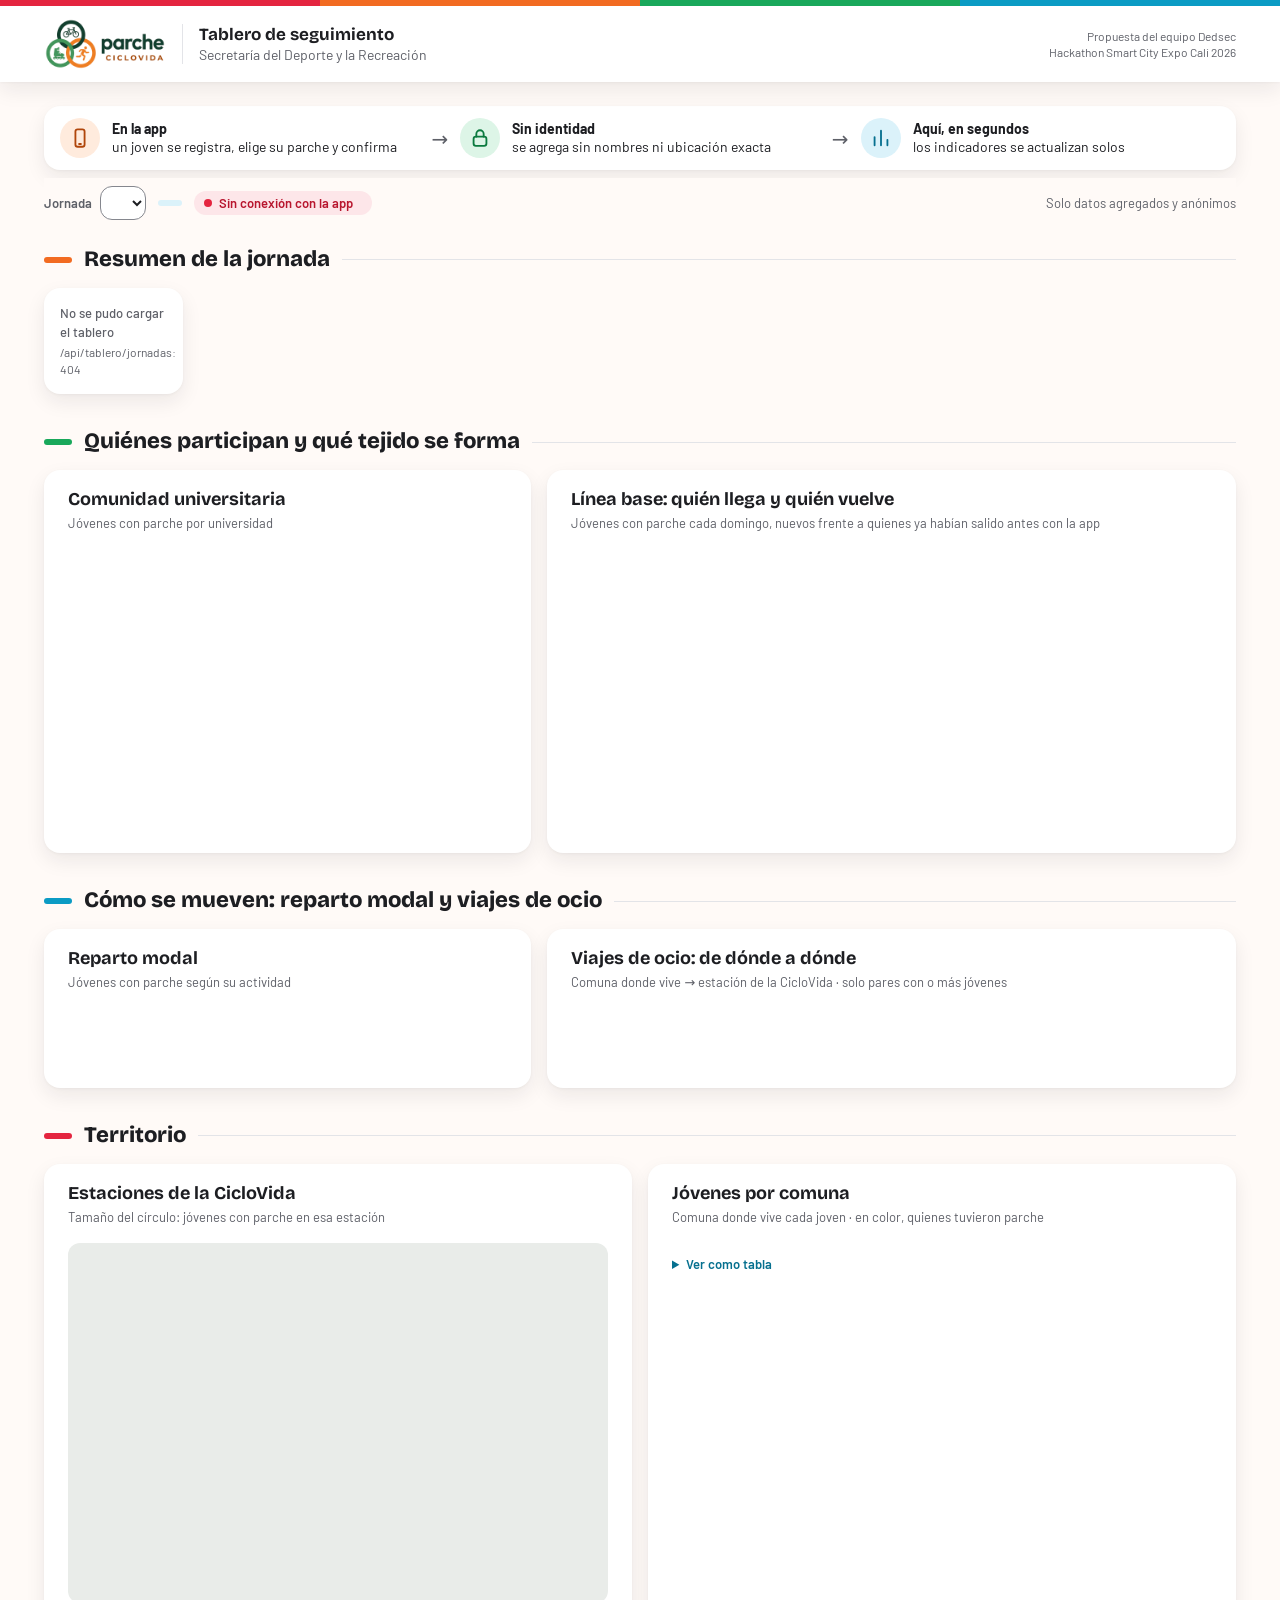
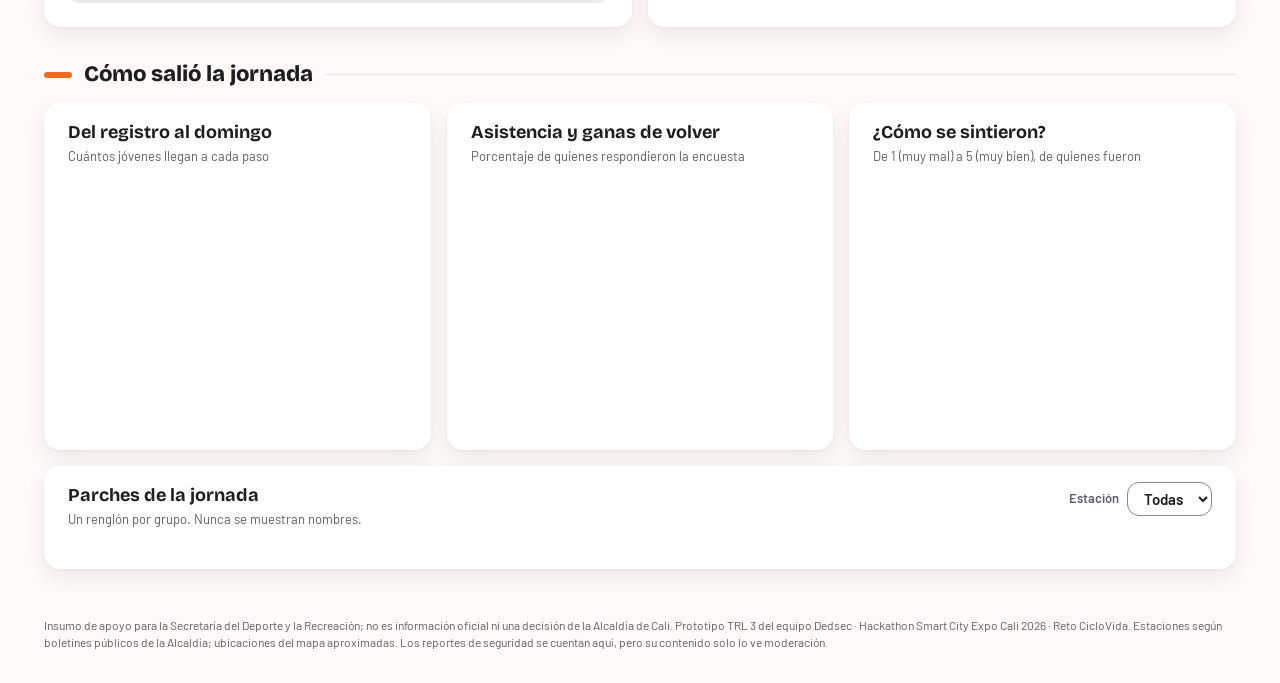
==== commit 0f77bb92: "emojis" ====
--- a/parches-ciclovida/backend/static/tablero/index.html
+++ b/parches-ciclovida/backend/static/tablero/index.html
@@ -20,7 +20,7 @@
       </div>
       <div class="top-acciones">
         <p class="autoria">Propuesta del equipo Dedsec<br>Hackathon Smart City Expo Cali 2026</p>
-        <a class="btn-app" id="abrir-app" href="#" target="_blank" rel="noopener" hidden>📱 Abrir la app</a>
+        <a class="btn-app" id="abrir-app" href="#" target="_blank" rel="noopener" hidden>Abrir la app</a>
       </div>
     </div>
   </header>
@@ -33,11 +33,11 @@
     </div>
 
     <div class="flujo" aria-label="Cómo llegan los datos de la app al tablero">
-      <div class="paso"><i>📱</i><span><b>En la app</b>un joven se registra, elige su parche y confirma</span></div>
+      <div class="paso"><i><svg viewBox="0 0 24 24" width="22" height="22" fill="none" stroke="#b0460b" stroke-width="2" stroke-linecap="round" stroke-linejoin="round" aria-hidden="true"><rect x="7" y="2.5" width="10" height="19" rx="2.5"/><path d="M11 18.5h2"/></svg></i><span><b>En la app</b>un joven se registra, elige su parche y confirma</span></div>
       <span class="flecha" aria-hidden="true">→</span>
-      <div class="paso"><i>🔒</i><span><b>Sin identidad</b>se agrega sin nombres ni ubicación exacta</span></div>
+      <div class="paso"><i><svg viewBox="0 0 24 24" width="22" height="22" fill="none" stroke="#0b7a3f" stroke-width="2" stroke-linecap="round" stroke-linejoin="round" aria-hidden="true"><rect x="5" y="10.5" width="14" height="10" rx="2.5"/><path d="M8 10.5V7.5a4 4 0 0 1 8 0v3"/></svg></i><span><b>Sin identidad</b>se agrega sin nombres ni ubicación exacta</span></div>
       <span class="flecha" aria-hidden="true">→</span>
-      <div class="paso"><i>📊</i><span><b>Aquí, en segundos</b>los indicadores se actualizan solos</span></div>
+      <div class="paso"><i><svg viewBox="0 0 24 24" width="22" height="22" fill="none" stroke="#06708f" stroke-width="2" stroke-linecap="round" stroke-linejoin="round" aria-hidden="true"><path d="M5 20V11M12 20V4M19 20v-6"/></svg></i><span><b>Aquí, en segundos</b>los indicadores se actualizan solos</span></div>
     </div>
 
     <div class="controles">
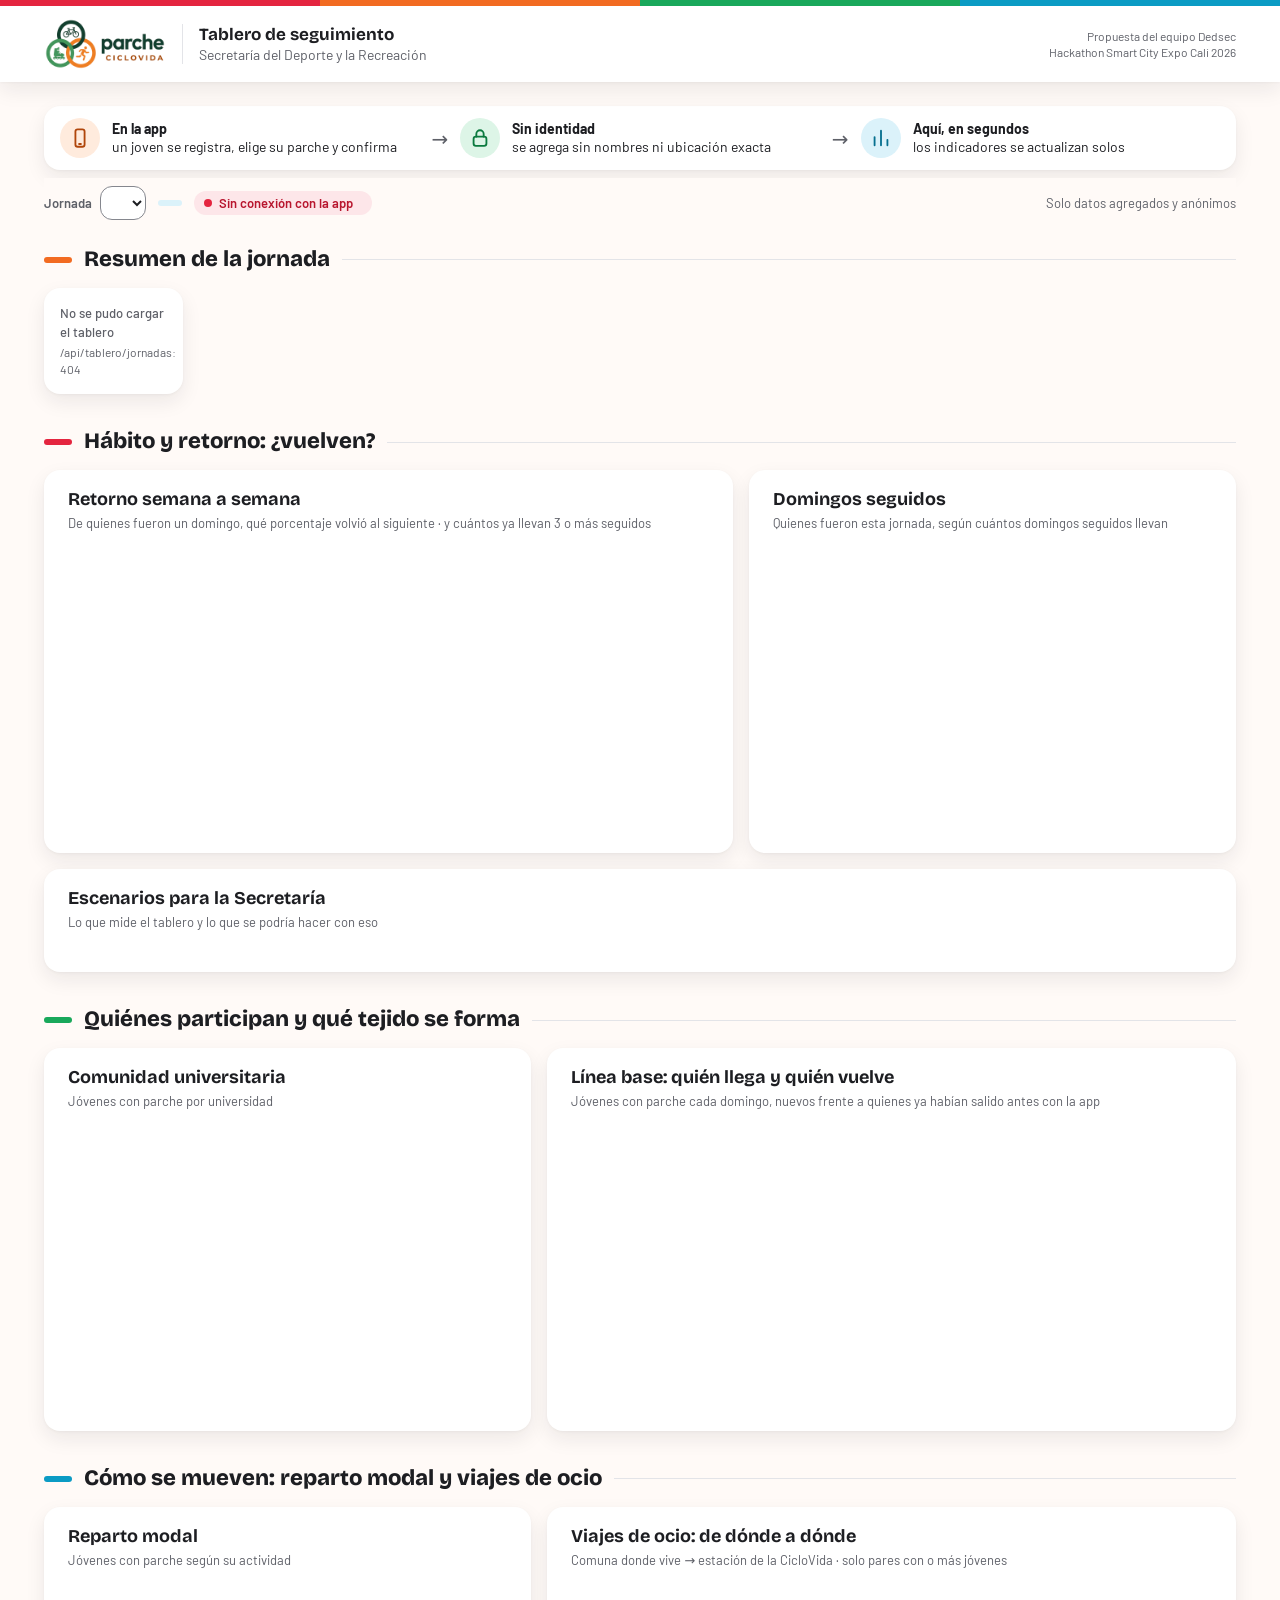
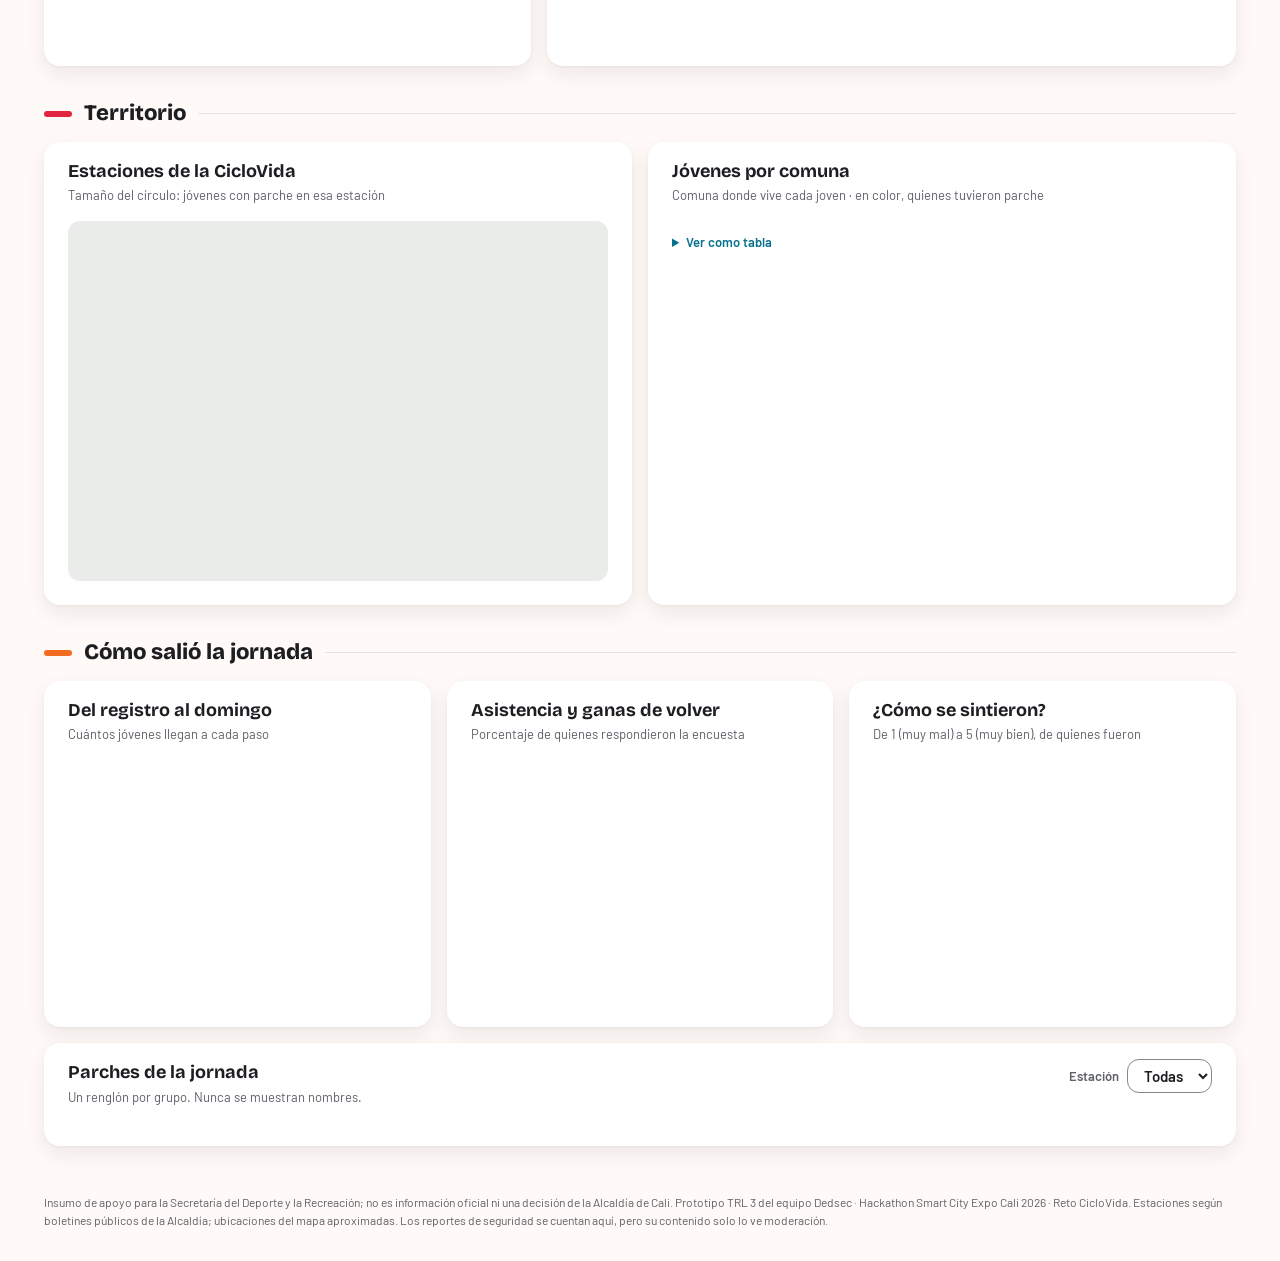
==== commit bd3d3013: "stats" ====
--- a/parches-ciclovida/backend/static/tablero/index.html
+++ b/parches-ciclovida/backend/static/tablero/index.html
@@ -57,6 +57,28 @@
       <h2>Qué le dice esto a la Secretaría</h2>
       <ol id="lecturas"></ol>
     </section>
+
+    <h2 class="seccion s4">Hábito y retorno: ¿vuelven?</h2>
+    <div class="grid">
+      <section class="card c7">
+        <h3>Retorno semana a semana</h3>
+        <p class="sub">De quienes fueron un domingo, qué porcentaje volvió al siguiente · y cuántos ya llevan 3 o más seguidos</p>
+        <div class="chart-box"><canvas id="retorno" role="img" aria-label="Retorno semana a semana y jóvenes con hábito, por domingo"></canvas></div>
+      </section>
+
+      <section class="card c5">
+        <h3>Domingos seguidos</h3>
+        <p class="sub">Quienes fueron esta jornada, según cuántos domingos seguidos llevan</p>
+        <div id="rachas" class="barras"></div>
+        <div class="mini" id="habito-mini"></div>
+      </section>
+
+      <section class="card c12">
+        <h3>Escenarios para la Secretaría</h3>
+        <p class="sub">Lo que mide el tablero y lo que se podría hacer con eso</p>
+        <div class="escenarios" id="escenarios"></div>
+      </section>
+    </div>
 
     <h2 class="seccion s2">Quiénes participan y qué tejido se forma</h2>
     <div class="grid">
--- a/parches-ciclovida/backend/static/tablero/styles.css
+++ b/parches-ciclovida/backend/static/tablero/styles.css
@@ -203,6 +203,14 @@
 
 .pie { max-width: 1240px; margin: 0 auto; padding: var(--space-4) var(--space-6) var(--space-8); font-size: 12px; color: var(--ink-muted); display: grid; gap: var(--space-2); }
 
+/* escenarios: lo que mide el tablero → lo que podría hacer la Secretaría */
+.escenarios { display: grid; gap: var(--space-3); }
+.escenario { display: grid; grid-template-columns: 190px 1fr 1fr; gap: var(--space-4); align-items: start; padding: var(--space-3) var(--space-4); border-radius: var(--radio-sm); background: var(--brisa-teal); }
+.escenario .area { align-self: center; justify-self: start; font-size: 12px; font-weight: 700; padding: 3px 10px; border-radius: 999px; background: var(--teal-soft); color: var(--teal-ink); }
+.escenario p { font-size: 14px; line-height: 1.4; }
+.escenario small { display: block; font-size: 11px; font-weight: 700; letter-spacing: .06em; text-transform: uppercase; color: var(--ink-muted); margin-bottom: 2px; }
+.escenario .decide { border-left: 3px solid var(--verde); padding-left: var(--space-3); }
+
 @media (prefers-reduced-motion: reduce) {
   .vivo i, .kpi.cambio { animation: none; }
 }
@@ -219,6 +227,7 @@
   .contexto { padding: var(--space-4); }
   .contexto .una-linea { font-size: 24px; }
   .contexto .trio, .lecturas ol { grid-template-columns: 1fr; }
+  .escenario { grid-template-columns: 1fr; gap: var(--space-2); }
   .flujo { grid-template-columns: 1fr; }
   .flujo .flecha { display: none; }
   .barras-comuna { grid-template-columns: minmax(0, 1fr); }
